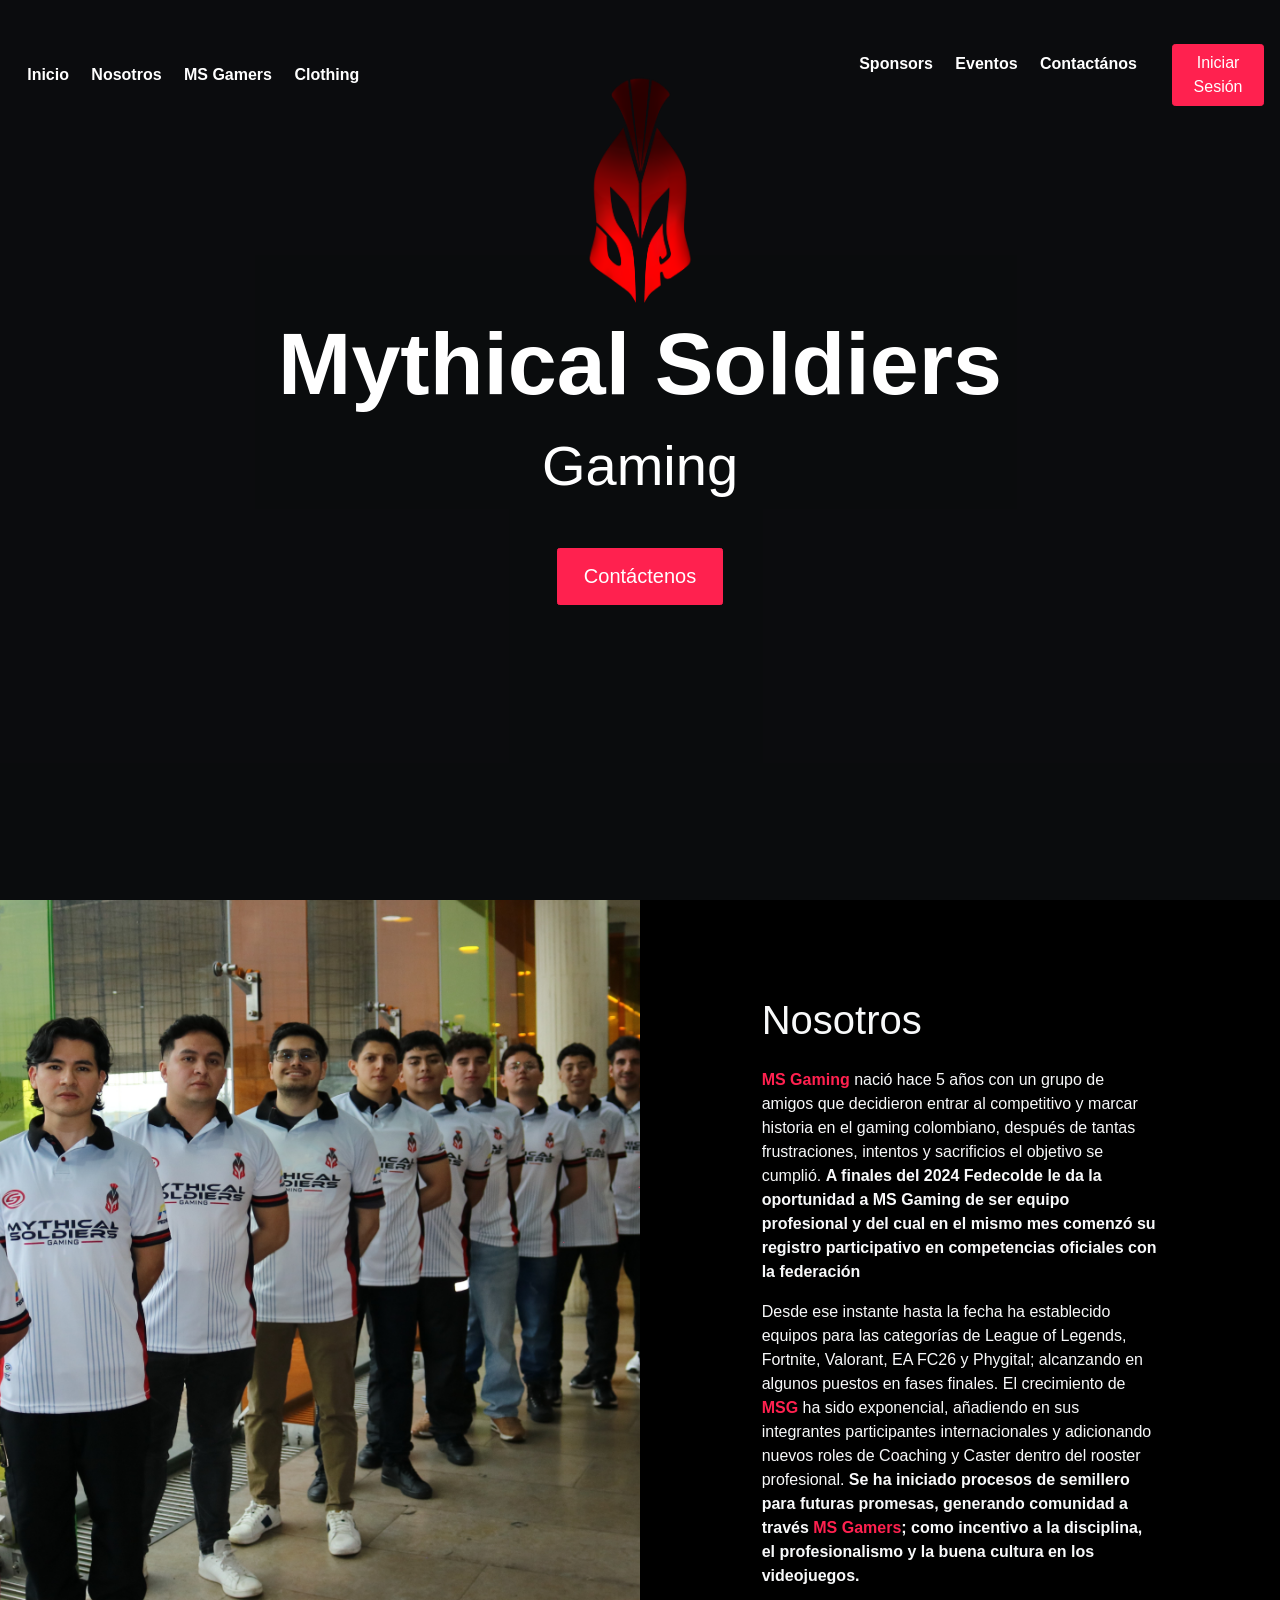
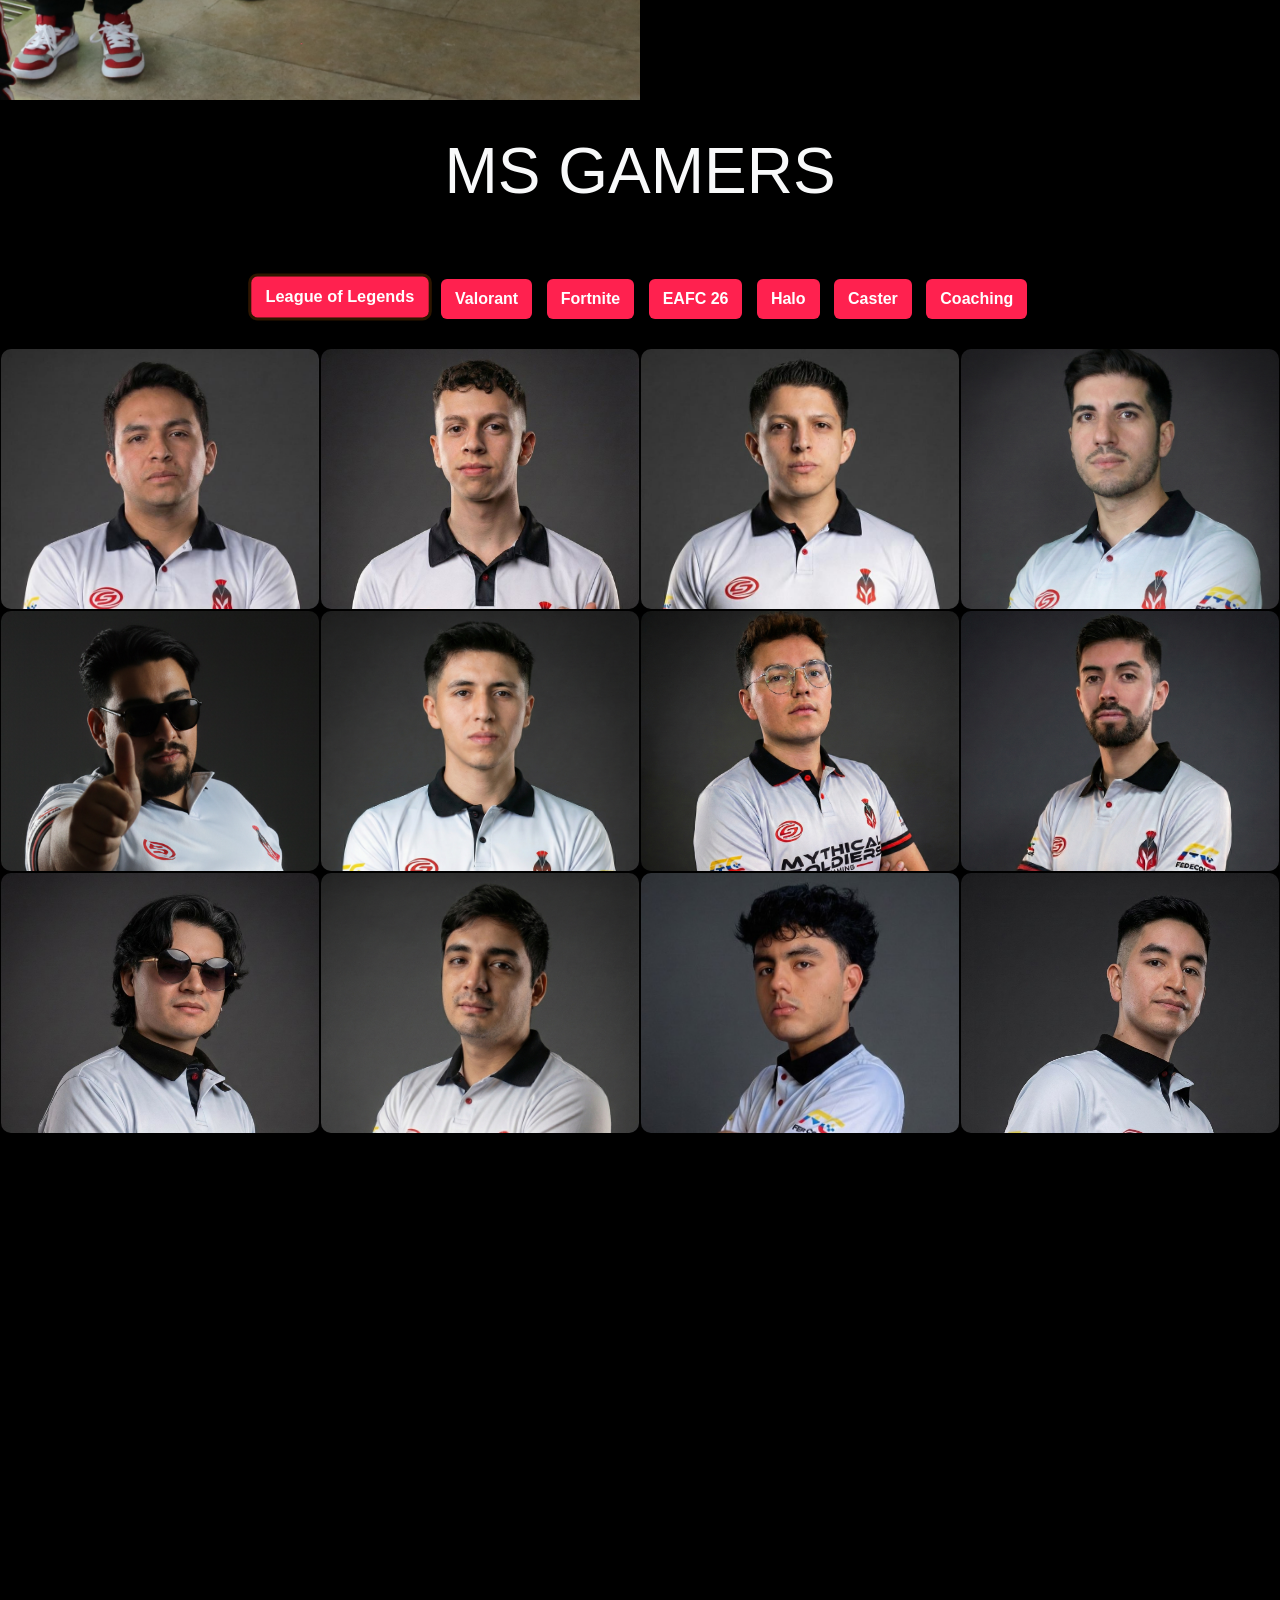
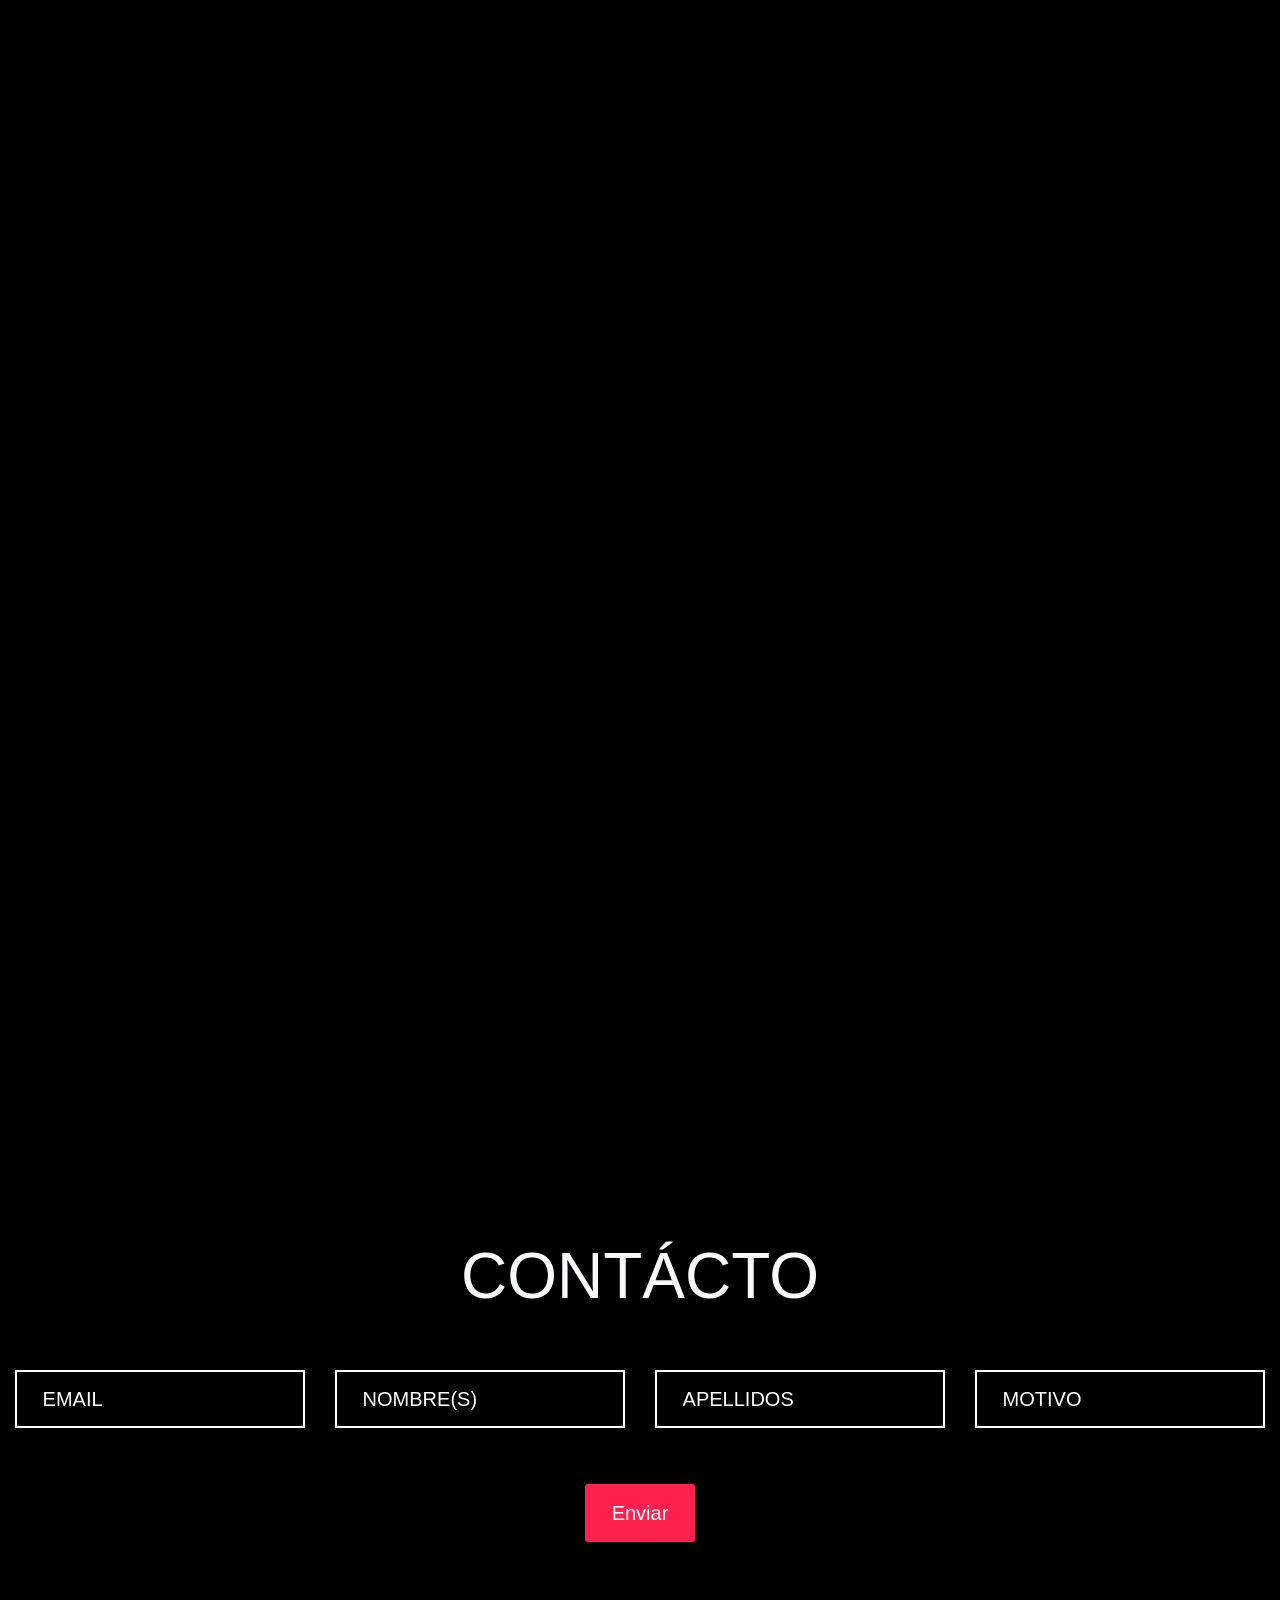
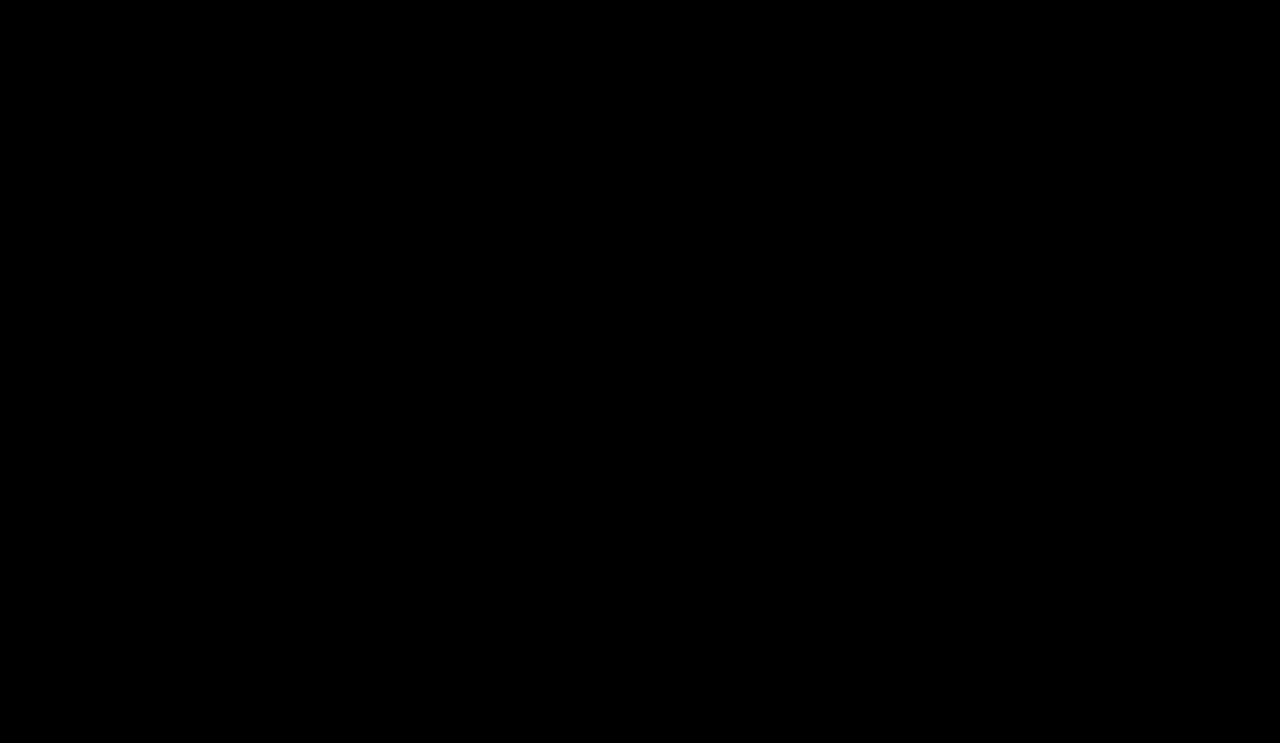
==== index.html @ 968af19b "feat: Adjust photo Msg" ====
<!DOCTYPE html>
<html lang="en">
<head>
	<meta charset="utf-8">
    <meta name="viewport" content="width=device-width, initial-scale=1, shrink-to-fit=no">
    <meta name="description" content="Start your development with FoodHut landing page.">
    <meta name="author" content="Devcrud">
    <title>MS Gaming | ESports</title>
   
    <!-- font icons -->
    <link rel="stylesheet" href="assets/vendors/themify-icons/css/themify-icons.css">

    <link rel="stylesheet" href="assets/vendors/animate/animate.css">
    <link rel="stylesheet" href="assets/css/modal.css">
    <link rel="stylesheet" href="assets/css/sponsor.css">
    <link rel="stylesheet" href="assets/css/navbar.css">
    <link rel="stylesheet" href="assets/css/cloth.css">
    <!-- Bootstrap + FoodHut main styles -->
	<link rel="stylesheet" href="assets/css/msg.css">




</head>
<body id="home">

    <!-- Navbar -->
    <nav class="custom-navbar navbar navbar-expand-lg navbar-dark fixed-top affix" data-spy="affix" data-offset-top="10">
        <button style="align-items: center;" class="navbar-toggler" type="button" data-toggle="collapse" data-target="#navbarSupportedContent" aria-controls="navbarSupportedContent" aria-expanded="false" aria-label="Toggle navigation">
            <span class="navbar-toggler-icon"></span>
            <img src="assets/imgs/logoBlanco.png" alt="Logo blanco" class="toggler-logo">
        </button>
        <div class="collapse navbar-collapse" id="navbarSupportedContent">
            <ul class="navbar-nav">
                <li class="nav-item">
                    <a class="nav-link" href="#home">Inicio</a>
                </li>
                <li class="nav-item">
                    <a class="nav-link" href="#about">Nosotros</a>
                </li>
                <li class="nav-item">
                    <a class="nav-link" href="#gallary">MS Gamers</a>
                </li>
                <li class="nav-item">
                    <a class="nav-link" href="#cloth">Clothing</a>
                </li>
            </ul>
            <a class="navbar-brand m-auto" href="#">
                <img src="assets/imgs/logo.png" class="brand-img logo-normal" alt="logo normal">
                <img src="assets/imgs/logoBlanco.png" class="brand-txt logo-scroll" alt="logo blanco">
            </a>
            <ul class="navbar-nav">
                <li class="nav-item">
                    <a class="nav-link" href="#sponsor">Sponsors</a>
                </li>
                <li class="nav-item">
                    <a class="nav-link" href="#events">Eventos</a>
                </li>
                <li class="nav-item">
                    <a class="nav-link" href="#book-table">Contactános</a>
                </li>
                <li class="nav-item">
                    <a href="components.html" class="btn btn-primary ml-xl-4">Iniciar Sesión</a>
                </li>
            </ul>
        </div>
    </nav>
    <!-- header -->
    <header id="home" class="header video-header">
        <video autoplay muted loop playsinline class="video-bg">
            <source src="assets/videos/fondo.mp4" type="video/mp4">
        </video>

        <div class="overlay text-white text-center">
            <h1 class="display-2 font-weight-bold my-3">Mythical Soldiers</h1>
            <h2 class="display-4 mb-5">Gaming</h2>
            <a class="btn btn-lg btn-primary" href="#book-table">Contáctenos</a>
        </div>
    </header>

    <!--  About Section  -->
    <div id="about" class="container-fluid wow fadeIn" data-wow-duration="1.5s">
        <div class="row">
            <div class="col-lg-6 has-img-bg"></div>
            <div class="col-lg-6">
                <div class="row justify-content-center">
                    <div class="col-sm-8 py-5 my-5">
                        <h2 class="mb-4">Nosotros</h2>
                        <p><b style="color: #ff214f;">MS Gaming</b> nació hace 5 años con un grupo de amigos que decidieron entrar al competitivo y marcar historia en el gaming colombiano, después de tantas frustraciones, intentos y sacrificios el objetivo se cumplió. <b>A finales del 2024 Fedecolde le da la oportunidad a MS Gaming de ser equipo profesional y del cual en el mismo mes comenzó su registro participativo en competencias oficiales con la federación</b></p>
                        <p>Desde ese instante hasta la fecha ha establecido equipos para las categorías de League of Legends, Fortnite, Valorant, EA FC26 y Phygital; alcanzando en algunos puestos en fases finales. El crecimiento de <b style="color: #ff214f;">MSG</b> ha sido exponencial, añadiendo en sus integrantes participantes internacionales y adicionando nuevos roles de Coaching y Caster dentro del rooster profesional. <b>Se ha iniciado procesos de semillero para futuras promesas, generando comunidad a través <b style="color: #ff214f;">MS Gamers</b>; como incentivo a la disciplina, el profesionalismo y la buena cultura en los videojuegos.</b></p>
                    </div>
                </div>
            </div>
        </div>
    </div>

        <!--  gallary Section  -->
    <div id="gallary" class="text-center bg-dark text-light has-height-md middle-items wow fadeIn">
        <h2 class="section-title">MS GAMERS</h2>
    </div>

    <!-- botones de filtro -->
    <div class="text-center my-4">
       <!--  <button type="button" class="menu-filter-btn" data-filter="all">Todos</button> -->
        <button type="button" class="menu-filter-btn" data-filter="1">League of Legends</button>
        <button type="button" class="menu-filter-btn" data-filter="2">Valorant</button>
        <button type="button" class="menu-filter-btn" data-filter="3">Fortnite</button>
        <button type="button" class="menu-filter-btn" data-filter="4">EAFC 26</button>
        <button type="button" class="menu-filter-btn" data-filter="5">Halo</button>
        <button type="button" class="menu-filter-btn" data-filter="6">Caster</button>
        <button type="button" class="menu-filter-btn" data-filter="7">Coaching</button>
    </div>

    <div class="gallary-wrapper">
        <div class="gallary row">
            <!-- Grupo 1 -->
            <div class="col-sm-6 col-lg-3 gallary-item wow fadeIn" data-group="1">
                <img 
                    class="gallary-img"
                    src="assets/imgs/msgamers/gallary-1.jpeg"
                    data-title="MSG - Forrest Gump"
                    data-desc="ADC — League of Legends"
                    data-logo="assets/imgs/logo-msg.png"
                    data-video="assets/videos/rafa.mp4"
                    data-flag="https://flagcdn.com/co.svg"
                    data-social='[
                        {"icon":"instagram","url":"https://instagram.com/rafael_vf9"},
                        {"icon":"twitch","url":"https://twitch.tv/mecha1997"}
                    ]'
                >
            </div>
            <div class="col-sm-6 col-lg-3 gallary-item wow fadeIn" data-group="6">
                <img 
                    class="gallary-img"
                    src="assets/imgs/msgamers/gallary-5.png"
                    data-title="MSG - Roxas"
                    data-desc="Caster — Mythical Soldiers"
                    data-logo="assets/imgs/logo-msg.png"
                    data-video="https://www.youtube.com/embed/dQw4w9WgXcQ"
                    data-flag="https://flagcdn.com/co.svg"
                    data-social='[
                        {"icon":"instagram","url":"https://www.instagram.com/roxas_stiven/"},
                        {"icon":"twitch","url":"https://twitch.tv/carlosJungle"}
                    ]'>
            </div>
            <div class="col-sm-6 col-lg-3 gallary-item wow fadeIn" data-group="1">
                <img 
                    class="gallary-img"
                    src="assets/imgs/msgamers/gallary-6.jpeg"
                    data-title="MSG - Juan El Paspi"
                    data-desc="ADC — League of Legends"
                    data-logo="assets/imgs/logo-msg.png"
                    data-video="assets/videos/juanpa.webm"
                    data-flag="https://flagcdn.com/co.svg"
                    data-social='[
                        {"icon":"instagram","url":"https://instagram.com/juanpablomurcia150"},
                        {"icon":"twitch","url":"https://twitch.tv/mecha1997"}
                    ]'>
            </div>

            <!-- Grupo 2 -->
            <div class="col-sm-6 col-lg-3 gallary-item wow fadeIn" data-group="3">
                <img 
                    class="gallary-img"
                    src="assets/imgs/msgamers/gallary-2.png"
                    data-title="MSG - Santi"
                    data-desc="Fortnite - Cero Construcción"
                    data-logo="assets/imgs/logo-msg.png"
                    data-video="assets/videos/santi.mp4"
                    data-flag="https://flagcdn.com/co.svg"
                    data-social='[
                        {"icon":"instagram","url":"https://instagram.com/santiagoczm.0"}
                    ]'>
            </div>
            <div class="col-sm-6 col-lg-3 gallary-item wow fadeIn" data-group="1">
                <img 
                    class="gallary-img"
                    src="assets/imgs/msgamers/gallary-11.jpeg"
                    data-title="MSG - Pokeperro"
                    data-desc="Midlaner — League of Legends"
                    data-logo="assets/imgs/logo-msg.png"
                    data-video="assets/videos/poke.webm"
                    data-flag="https://flagcdn.com/co.svg"
                    data-social='[
                        {"icon":"instagram","url":"https://instagram.com/miguelangelo922"},
                        {"icon":"twitch","url":"https://twitch.tv/mecha1997"}
                    ]'>      
            </div>
            <div class="col-sm-6 col-lg-3 gallary-item wow fadeIn" data-group="1">
                <img 
                    class="gallary-img"
                    src="assets/imgs/msgamers/gallary-12.png"
                    data-title="MSG - Legholas"
                    data-desc="Jungler — League of Legends"
                    data-logo="assets/imgs/logo-msg.png"
                    data-video="assets/videos/gil.mp4"
                    data-flag="https://flagcdn.com/co.svg"
                    data-social='[
                        {"icon":"instagram","url":"https://instagram.com/gilbertfanart"},
                        {"icon":"twitch","url":"https://twitch.tv/mecha1997"}
                    ]'>   
            </div>

            <!-- Grupo 3 
            <div class="col-sm-6 col-lg-3 gallary-item wow fadeIn" data-group="1">
                <img 
                    class="gallary-img"
                    src="assets/imgs/msgamers/gallary-3.jpg"
                    data-title="MSG - Kamus"
                    data-desc="Support — League of Legends"
                    data-logo="assets/imgs/logo-msg.png"
                    data-video="assets/videos/fondo.mp4"
                    data-flag="https://flagcdn.com/co.svg"
                    data-social='[
                        {"icon":"instagram","url":"https://instagram.com/gilbertfanart"},
                        {"icon":"twitch","url":"https://twitch.tv/mecha1997"}
                    ]'>   
            </div>
            -->
            <!-- Grupo 4 -->
            <div class="col-sm-6 col-lg-3 gallary-item wow fadeIn" data-group="1">
                <img 
                    class="gallary-img"
                    src="assets/imgs/msgamers/gallary-4.png"
                    data-title="MSG - Andreik"
                    data-desc="Top — League of Legends"
                    data-logo="assets/imgs/logo-msg.png"
                    data-video="assets/videos/andreik.mov"
                    data-flag="https://flagcdn.com/co.svg"
                    data-social='[
                        {"icon":"instagram","url":"https://instagram.com/andreik117"},
                        {"icon":"twitch","url":"https://twitch.tv/andreik117"}
                    ]'> 
            </div>

            <!-- Grupo 5 -->
            <div class="col-sm-6 col-lg-3 gallary-item wow fadeIn" data-group="3">
                <img 
                    class="gallary-img"
                    src="assets/imgs/msgamers/gallary-7.jpeg"
                    data-title="MSG - Cbast"
                    data-desc="Fortnite - Cero Construcción"
                    data-logo="assets/imgs/logo-msg.png"
                    data-video="assets/videos/fondo.mp4"
                    data-flag="https://flagcdn.com/co.svg"
                    data-social='[
                        {"icon":"instagram","url":"https://instagram.com/sebas_villalobosgarzon"}
                    ]'> 
            </div>
            <div class="col-sm-6 col-lg-3 gallary-item wow fadeIn" data-group="3">
                <img 
                    class="gallary-img"
                    src="assets/imgs/msgamers/gallary-8.jpeg"
                    data-title="MSG - Prosua"
                    data-desc="Fortnite - Con Construcción"
                    data-logo="assets/imgs/logo-msg.png"
                    data-video="assets/videos/fondo.mp4"
                    data-flag="https://flagcdn.com/co.svg"
                    data-social='[
                        {"icon":"instagram","url":"https://instagram.com/sebas_villalobosgarzon"},
                        {"icon":"twitch","url":"https://twitch.tv/andreik117"}
                    ]'> 
            </div>
            <div class="col-sm-6 col-lg-3 gallary-item wow fadeIn" data-group="5">
                <img 
                    class="gallary-img"
                    src="assets/imgs/msgamers/gallary-9.png"
                    data-title="MSG - Boca"
                    data-desc1="Onyx - Halo Infinite"
                    data-logo="assets/imgs/logo-msg.png"
                    data-video="assets/videos/boca.mp4"
                    data-flag="https://flagcdn.com/co.svg"
                    data-social='[
                        {"icon":"instagram","url":"https://instagram.com/jhonnathambocanegra"},
                        {"icon":"tiktok","url":"https://www.tiktok.com/@boca.msg"}
                    ]'> 
            </div>
            <div class="col-sm-6 col-lg-3 gallary-item wow fadeIn" data-group="3">
                <img 
                    class="gallary-img"
                    src="assets/imgs/msgamers/gallary-10.png"
                    data-title="MSG - Samu"
                    data-desc="Fortnite - Con Construcción"
                    data-logo="assets/imgs/logo-msg.png"
                    data-video="assets/videos/samu.mp4"
                    data-flag="https://flagcdn.com/co.svg"
                    data-social='[
                        {"icon":"instagram","url":"https://instagram.com/jhonnathambocanegra"},
                        {"icon":"tiktok","url":"https://www.tiktok.com/@boca.msg"}
                    ]'>
            </div>
            <div class="col-sm-6 col-lg-3 gallary-item wow fadeIn" data-group="1">
                <img 
                    class="gallary-img"
                    src="assets/imgs/msgamers/gallary-13.png"
                    data-title="MSG - Divis"
                    data-desc="Support - League of Legends"
                    data-logo="assets/imgs/logo-msg.png"
                    data-video="assets/videos/divis.mp4"
                    data-flag="https://flagcdn.com/co.svg"
                    data-social='[
                        {"icon":"instagram","url":"https://instagram.com/jdv_240"}
                    ]'>
            </div>
            <div class="col-sm-6 col-lg-3 gallary-item wow fadeIn" data-group="1">
                <img 
                    class="gallary-img"
                    src="assets/imgs/msgamers/gallary-14.png"
                    data-title="MSG - Solo Leveling"
                    data-desc="Midlaner - League of Legends"
                    data-logo="assets/imgs/logo-msg.png"
                    data-video="assets/videos/fondo.mp4"
                    data-flag="https://flagcdn.com/co.svg"
                    data-social='[
                        {"icon":"instagram","url":"https://instagram.com/l_deivyd_l"},
                        {"icon":"tiktok","url":"https://www.tiktok.com/@boca.msg"}
                    ]'>
            </div>
            <div class="col-sm-6 col-lg-3 gallary-item wow fadeIn" data-group="1">
                <img 
                    class="gallary-img"
                    src="assets/imgs/msgamers/gallary-16.png"
                    data-title="MSG - Nko"
                    data-desc="Support - League of Legends"
                    data-logo="assets/imgs/logo-msg.png"
                    data-video="assets/videos/fondo.mp4"
                    data-flag="https://flagcdn.com/co.svg"
                    data-social='[
                        {"icon":"instagram","url":"https://instagram.com/nv_garzon"},
                        {"icon":"tiktok","url":"https://www.tiktok.com/@boca.msg"}
                    ]'>
            </div>
            <div class="col-sm-6 col-lg-3 gallary-item wow fadeIn" data-group="1">
                <img 
                    class="gallary-img"
                    src="assets/imgs/msgamers/gallary-17.jpeg"
                    data-title="MSG - DIM"
                    data-desc="Support - League of Legends"
                    data-logo="assets/imgs/logo-msg.png"
                    data-video="assets/videos/fondo.mp4"
                    data-flag="https://flagcdn.com/co.svg"
                    data-social='[
                        {"icon":"instagram","url":"https://instagram.com/off_brandon"},
                        {"icon":"tiktok","url":"https://www.tiktok.com/@boca.msg"}
                    ]'>
            </div>
            <div class="col-sm-6 col-lg-3 gallary-item wow fadeIn" data-group="4">
                <img 
                    class="gallary-img"
                    src="assets/imgs/msgamers/gallary-18.jpeg"
                    data-title="MSG - Castrillón"
                    data-desc="EAFC 26"
                    data-logo="assets/imgs/logo-msg.png"
                    data-video="assets/videos/castrillon.MP4"
                    data-flag="https://flagcdn.com/co.svg"
                    data-social='[
                        {"icon":"instagram","url":"https://instagram.com/jccastrillon_7"},
                        {"icon":"twitch","url":"https://twitch.tv/castr7fc"}
                    ]'>
            </div>
            <div class="col-sm-6 col-lg-3 gallary-item wow fadeIn" data-group="1">
                <img 
                    class="gallary-img"
                    src="assets/imgs/msgamers/gallary-19.png"
                    data-title="MSG - B.E.L.L."
                    data-desc="ADC - League of Legends"
                    data-logo="assets/imgs/logo-msg.png"
                    data-video="assets/videos/fondo.mp4"
                    data-flag="https://flagcdn.com/co.svg"
                    data-social='[
                        {"icon":"instagram","url":"https://www.instagram.com/b.e.l.l.117"},
                        {"icon":"twitch","url":"https://www.twitch.tv/vermithor117"}
                    ]'>
            </div>
            <div class="col-sm-6 col-lg-3 gallary-item wow fadeIn" data-group="1">
                <img 
                    class="gallary-img"
                    src="assets/imgs/msgamers/gallary-20.jpg"
                    data-title="MSG - Jokkercito"
                    data-desc="T0P - League of Legends"
                    data-logo="assets/imgs/logo-msg.png"
                    data-video="assets/videos/jokkercito.webm"
                    data-flag="https://flagcdn.com/pe.svg"
                    data-social='[
                        {"icon":"instagram","url":"https://www.instagram.com/jrodri.a27"},
                        {"icon":"tiktok","url":"https://www.tiktok.com/@jokkercito27"}
                    ]'>
            </div>
            <div class="col-sm-6 col-lg-3 gallary-item wow fadeIn" data-group="7">
                <img 
                    class="gallary-img"
                    src="assets/imgs/msgamers/gallary-21.png"
                    data-title="MSG - Tony"
                    data-desc="Coaching - Master"
                    data-logo="assets/imgs/logo-msg.png"
                    data-video="assets/videos/fondo.mp4"
                    data-flag="https://flagcdn.com/mx.svg"
                    data-social='[
                        {"icon":"instagram","url":"https://www.instagram.com/tony.dkw/"}
                    ]'>
            </div>
            <div class="col-sm-6 col-lg-3 gallary-item wow fadeIn" data-group="1">
                <img 
                    class="gallary-img"
                    src="assets/imgs/msgamers/gallary-22.jpeg"
                    data-title="MSG - Egós"
                    data-desc="JG - League of Legends"
                    data-logo="assets/imgs/logo-msg.png"
                    data-video="assets/videos/egos.mp4"
                    data-flag="https://flagcdn.com/co.svg"
                    data-social='[
                        {"icon":"instagram","url":"https://www.instagram.com/ing_oscarct"},
                        {"icon":"twitch","url":"https://www.twitch.tv/ing_oscarct88"}
                    ]'>
            </div>
            <div class="col-sm-6 col-lg-3 gallary-item wow fadeIn" data-group="2">
                <img 
                    class="gallary-img"
                    src="assets/imgs/msgamers/gallary-23.jpeg"
                    data-title="MSG - Nicotor"
                    data-desc="Iniciador"
                    data-logo="assets/imgs/logo-msg.png"
                    data-video="assets/videos/nicotor.mp4"
                    data-flag="https://flagcdn.com/co.svg"
                    data-social='[
                        {"icon":"instagram","url":"https://www.instagram.com/itsme_nicotor"},
                        {"icon":"twitch","url":"https://www.twitch.tv/nicotor__"}
                    ]'>
            </div>
            <div class="col-sm-6 col-lg-3 gallary-item wow fadeIn" data-group="2">
                <img 
                    class="gallary-img"
                    src="assets/imgs/msgamers/gallary-24.jpeg"
                    data-title="MSG - 光JOYBOY月"
                    data-desc="Duelista"
                    data-logo="assets/imgs/logo-msg.png"
                    data-video="assets/videos/samuel.mov"
                    data-flag="https://flagcdn.com/co.svg"
                    data-social='[
                        {"icon":"instagram","url":"https://www.instagram.com/samx.sxc"},
                        {"icon":"tiktok","url":"https://www.tiktok.com/@samx.sxc"}
                    ]'>
            </div>
            <div class="col-sm-6 col-lg-3 gallary-item wow fadeIn" data-group="2">
                <img 
                    class="gallary-img"
                    src="assets/imgs/msgamers/gallary-25.jpeg"
                    data-title="MSG - Fato"
                    data-desc="Flex"
                    data-logo="assets/imgs/logo-msg.png"
                    data-video="assets/videos/fato.mp4"
                    data-flag="https://flagcdn.com/co.svg"
                    data-social='[
                        {"icon":"instagram","url":"https://www.instagram.com/fatoarias_03"}
                    ]'>
            </div>
            <div class="col-sm-6 col-lg-3 gallary-item wow fadeIn" data-group="2">
                <img 
                    class="gallary-img"
                    src="assets/imgs/msgamers/gallary-26.png"
                    data-title="MSG - Doggor"
                    data-desc="Controlador"
                    data-logo="assets/imgs/logo-msg.png"
                    data-video="assets/videos/samuel.mov"
                    data-flag="https://flagcdn.com/co.svg"
                    data-social='[
                        {"icon":"instagram","url":"https://www.instagram.com/doggor.big"},
                        {"icon":"twitch","url":"https://www.twitch.tv/doggorbig"}
                    ]'>
            </div>
            <div class="col-sm-6 col-lg-3 gallary-item wow fadeIn" data-group="2">
                <img 
                    class="gallary-img"
                    src="assets/imgs/msgamers/gallary-27.png"
                    data-title="MSG - Smash"
                    data-desc="Controlador"
                    data-logo="assets/imgs/logo-msg.png"
                    data-video="assets/videos/samuel.mov"
                    data-flag="https://flagcdn.com/co.svg"
                    data-social='[
                        {"icon":"instagram","url":"https://www.instagram.com/smash__hi"},
                        {"icon":"twitter","url":"https://x.com/smashqp"}
                    ]'>
            </div>
            <div class="col-sm-6 col-lg-3 gallary-item wow fadeIn" data-group="2">
                <img 
                    class="gallary-img"
                    src="assets/imgs/msgamers/gallary-28.png"
                    data-title="MSG - Drachen"
                    data-desc="Centinela"
                    data-logo="assets/imgs/logo-msg.png"
                    data-video="assets/videos/samuel.mov"
                    data-flag="https://flagcdn.com/co.svg"
                    data-social='[
                        {"icon":"instagram","url":"https://www.instagram.com/drachen_xd"}
                    ]'>
            </div>
            <div class="col-sm-6 col-lg-3 gallary-item wow fadeIn" data-group="1">
                <img 
                    class="gallary-img"
                    src="assets/imgs/msgamers/gallary-29.png"
                    data-title="MSG - Divicenzo"
                    data-desc="Jungler - League of Legends"
                    data-logo="assets/imgs/logo-msg.png"
                    data-video="assets/videos/pacho.webm"
                    data-flag="https://flagcdn.com/co.svg"
                    data-social='[
                        {"icon":"instagram","url":"https://www.instagram.com/drachen_xd"}
                    ]'>
            </div>
            <div class="col-sm-6 col-lg-3 gallary-item wow fadeIn" data-group="7">
                <img 
                    class="gallary-img"
                    src="assets/imgs/msgamers/gallary-30.png"
                    data-title="MSG - Good & Bad"
                    data-desc="Coaching - Master"
                    data-logo="assets/imgs/logo-msg.png"
                    data-video="assets/videos/fondo.mp4"
                    data-flag="https://flagcdn.com/co.svg"
                    data-social='[
                        {"icon":"instagram","url":""}
                    ]'>
            </div>
        </div>
    </div>
            <!-- COLUMNA DERECHA: VIDEO 
            <div class="right-section">
                <iframe id="modalVideo"
                    width="100%" height="100%"
                    src=""
                    frameborder="0"
                    allow="autoplay; encrypted-media"
                    allowfullscreen>
                </iframe>
            </div>-->

    <!-- MODAL DE IMAGEN -->
    <div id="imageModal" class="modal">
        <div class="modal-content two-columns" id="modalContent">
            <!-- COLUMNA IZQUIERDA: FOTO + INFO -->
            <div class="left-section">
                <img id="modalImg" src="" alt="">        
                <div class="modal-info">
                    <div class="logo-flag-container">
                        <img id="modalLogo" src="" alt="logo" class="modal-logo">
                        <!-- AQUI SE CARGA LA BANDERA (SVG) -->
                        <img id="modalFlag" src="" alt="bandera" class="modal-flag">
                    </div>
                    <h3 id="modalTitle"></h3>
                    <p id="modalDescription"></p>
                    <div class="social-links" id="modalSocial"></div>
                </div>
            </div>
            <!-- COLUMNA DERECHA: VIDEO -->
            <div class="right-section">
                <video id="modalVideo" controls autoplay muted></video>
            </div>
        </div>
    </div>
    <div id="sponsor" class="container-fluid bg-dark text-light py-5 text-center wow fadeIn sponsor-strip">
        <h2 class="section-title py-5">SPONSORS</h2>
        <div class="sponsor-wrapper">
            <div class="sponsor-track">
                <a href="https://instagram.com/sublimasports.a.s" target="_blank" rel="noopener noreferrer">
                    <img src="assets/imgs/sponsor/sublima.fw.png" alt="Sponsor Sublima">
                </a>
                <a href="https://www.fedecolde.com" target="_blank" rel="noopener noreferrer">
                    <img src="assets/imgs/sponsor/fedecolde_logo.png" alt="Sponsor Fedecolde">
                </a>
            </div>
        </div>
    </div>
    <!-- clothing Section  -->
    <div id="cloth" class="container-fluid bg-wallpaper text-light py-5 text-center wow fadeIn">
        <h2 class="section-title py-5">CLOTHING</h2>

        <div class="row justify-content-center">
            <div class="col-sm-7 col-md-4 mb-5">
                <ul class="nav nav-pills nav-justified mb-3" id="pills-tab" role="tablist">
                    <li class="nav-item">
                        <a class="nav-link active" id="pills-home-tab" data-toggle="pill" href="#camiseta" role="tab" aria-controls="pills-home" aria-selected="true">Camiseta</a>
                    </li>
                    <li class="nav-item">
                        <a class="nav-link" id="pills-profile-tab" data-toggle="pill" href="#chaNegra" role="tab" aria-controls="pills-profile" aria-selected="false">Chaqueta Negra</a>
                    </li>
                    <li class="nav-item">
                        <a class="nav-link" id="pills-profile-tab-1" data-toggle="pill" href="#chaBlanca" role="tab" aria-controls="pills-profile" aria-selected="false">Chaqueta Blanca</a>
                    </li>
                </ul>
            </div>
        </div>

        <div class="tab-content" id="pills-tabContent">

            <!-- CAMISETA -->
            <div class="tab-pane fade show active" id="camiseta" role="tabpanel" aria-labelledby="pills-home-tab">
                <div class="row justify-content-center clothing-row">
                    <div class="col-md-4">
                        <div class="card clothing-card bg-transparent border my-3 my-md-0">
                            <img src="assets/imgs/cloth/camisetas 2026.png"
                                alt="template by DevCRID http://www.devcrud.com/"
                                class="rounded-0 card-img-top mg-responsive clothing-img">
                            <div class="card-body">
                                <h1 class="text-center mb-4"><a href="#" class="badge badge-primary">t-shirt</a></h1>
                                <h4 class="pt20 pb20">Polo 2026</h4>
                                <p class="text-white">Nuestra polo está inspirada en el formalismo sobre la competencia, aloja en su inferior 16 lineas en representación del número de integrantes que iniciaron MS Gaming en el 2022, nuestros colores institucionales el rojo, negro y blanco en una combinación única de elegancia.</p>
                            </div>
                        </div>
                    </div>
                </div>
            </div>

            <!-- CHAQUETA NEGRA -->
            <div class="tab-pane fade" id="chaNegra" role="tabpanel" aria-labelledby="pills-profile-tab">
                <div class="row justify-content-center clothing-row">
                    <div class="col-md-4 my-3 my-md-0">
                        <div class="card clothing-card bg-transparent border">
                            <img src="assets/imgs/cloth/chaqueton negro.png"
                                alt="template by DevCRID http://www.devcrud.com/"
                                class="rounded-0 card-img-top mg-responsive clothing-img">
                            <div class="card-body">
                                <h1 class="text-center mb-4"><a href="#" class="badge badge-primary">jacket one</a></h1>
                                <h4 class="pt20 pb20">Abrigo Black</h4>
                                <p class="text-white">Cómodo y minimalista, inspirada en la competencia koreana, refleja a los costados nuestra insignia de equipo y en su posterior las redes sociales como marca y auspicio .</p>
                            </div>
                        </div>
                    </div>
                </div>
            </div>

            <!-- CHAQUETA BLANCA -->
            <div class="tab-pane fade" id="chaBlanca" role="tabpanel" aria-labelledby="pills-profile-tab-1">
                <div class="row justify-content-center clothing-row">
                    <div class="col-md-4">
                        <div class="card clothing-card bg-transparent border my-3 my-md-0">
                            <img src="assets/imgs/cloth/chaqueton.png"
                                alt="template by DevCRID http://www.devcrud.com/"
                                class="rounded-0 card-img-top mg-responsive clothing-img">
                            <div class="card-body">
                                <h1 class="text-center mb-4"><a href="#" class="badge badge-primary">jacket-white</a></h1>
                                <h4 class="pt20 pb20">Abrigo White</h4>
                                <p class="text-white">No importa donde vayas, siempre llamará la atención, dando un toque de elegancia y deportividad, refleja a los costados nuestra insignia de equipo y en su posterior las redes sociales como marca y auspicio.</p>
                            </div>
                        </div>
                    </div>
                </div>
            </div>

        </div>
    </div>
    <!-- FORMULARIO -->
    <div class="container-fluid has-bg-overlay text-center text-light has-height-lg middle-items" id="book-table">
        <div>
            <h2 class="section-title mb-5">CONTÁCTO</h2>

            <form id="contactForm">
                <div class="row mb-5">
                    
                    <div class="col-sm-6 col-md-3 col-xs-12 my-2">
                        <input 
                            type="email" 
                            name="email"
                            class="form-control form-control-lg custom-form-control" 
                            placeholder="EMAIL"
                            required>
                    </div>

                    <div class="col-sm-6 col-md-3 col-xs-12 my-2">
                        <input 
                            type="text" 
                            name="nombres"
                            class="form-control form-control-lg custom-form-control" 
                            placeholder="NOMBRE(S)"
                            maxlength="20"
                            required>
                    </div>

                    <div class="col-sm-6 col-md-3 col-xs-12 my-2">
                        <input 
                            type="text" 
                            name="apellidos"
                            class="form-control form-control-lg custom-form-control" 
                            placeholder="APELLIDOS"
                            maxlength="20"
                            required>
                    </div>

                    <div class="col-sm-6 col-md-3 col-xs-12 my-2">
                        <input 
                            type="text" 
                            name="motivo"
                            class="form-control form-control-lg custom-form-control" 
                            placeholder="MOTIVO"
                            maxlength="50"
                            required>
                    </div>

                </div>

                <button type="submit" class="btn btn-lg btn-primary" id="rounded-btn">Enviar</button>

                <p id="formStatus" class="mt-3" style="display:none; color:#ff1138; font-weight:bold;">
                    ¡Mensaje enviado correctamente!
                </p>
            </form>
        </div>
    </div>
    <!-- CONTACT Section  -->
    <div id="contact" class="container-fluid bg-dark text-light border-top wow fadeIn">
        <div class="row">
            <!-- MAPA -->
            <div class="col-md-6 px-0">
                <div id="map" style="width: 100%; height: 100%; min-height: 400px"></div>
            </div>
            <!-- CONTACTO -->
            <div class="col-md-6 px-5 has-height-lg middle-items">
                <h3>ENCUÉNTRANOS</h3>
                <p>Puedes contactarnos por nuestro número telefónico o correo, también si deseas seguirnos por nuestra redes sociales oficiales del equipo.</p>
                <div class="text-muted">
                    <!-- Ubicación -->
                    <p>
                        <span class="ti-location-pin pr-3"></span>
                        Bogotá, Colombia
                    </p>
                    <!-- Teléfono -->
                    <p>
                        <span class="ti-support pr-3"></span>
                        <a href="tel:+573208608166" class="text-light">320 8608166</a>
                    </p>
                    <!-- Email -->
                    <p>
                        <span class="ti-email pr-3"></span>
                        <a href="mailto:msgaming.oficialcol@gmail.com" class="text-light">
                            info@msgaming.com.co
                        </a>
                    </p>
                    <!-- Instagram -->
                    <p>
                        <span class="ti-instagram pr-3"></span>
                        <a href="https://www.instagram.com/msgaming.oficial/" target="_blank" class="text-light">
                            @msgaming.oficial
                        </a>
                    </p>

                    <!-- Facebook -->
                    <p>
                        <span class="ti-facebook pr-3"></span>
                        <a href="https://www.facebook.com/profile.php?id=100089592878298" target="_blank" class="text-light">
                            MS Gaming
                        </a>
                    </p>
                    <!-- Twitch (SVG) -->
                    <p>
                        <img src="https://cdn.jsdelivr.net/npm/simple-icons@v9/icons/twitch.svg" 
                            width="18" style="filter: invert(1); margin-right:10px;">
                        <a href="https://www.twitch.tv/msg_col" target="_blank" class="text-light">
                            twitch.tv/msg_col
                        </a>
                    </p>
                    <!-- TikTok (SVG) -->
                    <p>
                        <img src="https://cdn.jsdelivr.net/npm/simple-icons@v9/icons/tiktok.svg" 
                            width="18" style="filter: invert(1); margin-right:10px;">
                        <a href="https://www.tiktok.com/@msgaming.official" target="_blank" class="text-light">
                            @msgaming.official
                        </a>
                    </p>
                </div>
            </div>
        </div>
    </div>

    <!-- page footer  -->
    <div class="container-fluid bg-dark text-light has-height-md middle-items border-top text-center wow fadeIn">
        <div class="row">
            <div class="col-sm-4">
                <h3>EMAIL</h3>
                <P class="text-muted">info@msgaming.com.co</P>
            </div>
            <div class="col-sm-4">
                <h3>CELULAR</h3>
                <P class="text-muted">(320) 860-8166</P>
            </div>
            <div class="col-sm-4">
                <h3>LOCACIÓN</h3>
                <P class="text-muted">Bogotá - Colombia</P>
            </div>
        </div>
    </div>
    <div class="bg-dark text-light text-center border-top wow fadeIn">
        <p class="mb-0 py-3 text-muted small">&copy; Copyright <script>document.write(new Date().getFullYear())</script> Realizado <i class="ti-heart text-danger"></i> por <a href="http://devcrud.com">Gilbert Fanart</a></p>
    </div>
    <!-- end of page footer -->

	<!-- core  -->
    <script src="assets/vendors/jquery/jquery-3.4.1.js"></script>
    <script src="assets/vendors/bootstrap/bootstrap.bundle.js"></script>

    <!-- bootstrap affix -->
    <script src="assets/vendors/bootstrap/bootstrap.affix.js"></script>

    <!-- wow.js -->
    <script src="assets/vendors/wow/wow.js"></script>
    
    <!-- google maps -->
    <script async defer src="https://maps.googleapis.com/maps/api/js?key=AIzaSyCtme10pzgKSPeJVJrG1O3tjR6lk98o4w8&callback=initMap"></script>

    <!-- FoodHut js -->
    <script src="assets/js/msg.js"></script>
    <!-- script de filtrado (pega justo antes de cerrar </body> o reemplaza tu script existente) -->
     <script src="https://cdn.jsdelivr.net/npm/emailjs-com@3/dist/email.min.js"></script>
</body>
</html>
---- assets/css/modal.css ----
/* ============================================================
        MODAL COMPLETO
        ============================================================ */
        .modal {
            position: fixed;
            inset: 0;
            background: rgba(0,0,0,0.85);
            opacity: 0;
            pointer-events: none;
            transition: opacity .35s ease;
            display: flex;
            justify-content: center;
            align-items: center;
            z-index: 999999;
            padding: 20px;
        }

        .modal.active {
            display: flex !important;
            opacity: 1 !important;
            pointer-events: auto !important;
        }

        .modal-content {
            background: linear-gradient(135deg, #ff214f, #000000);
            padding: 20px;
            border-radius: 12px;
            border-color: darkgoldenrod;
            max-width: 450px;
            width: 90%;
            text-align: center;
            animation: zoomIn .35s ease;
            color: #fff;
        }

        .modal-content img {
            width:70%;
            border-radius: 12px;
            margin-bottom: 16px;
            display: block;      /* Necesario para poder centrar */
            margin: 0 auto;      /* Centra horizontalmente */
        }

        @keyframes zoomIn {
            from { transform: scale(.7); opacity: 0; }
            to   { transform: scale(1); opacity: 1; }
        }

        .modal-info {
            margin-top: 10px;

    width: 100%;              /* 🔥 Se ajusta al contenedor */
    max-width: 100%; 
    text-align: center;
    display: flex;
    flex-direction: column;
    align-items: center;      /* Centra todo */
}

        .modal-info h3 {
            font-size: 35px;
            font-weight: 700;
            margin-bottom: 5px;
        }

        .modal-info p {
            font-size: 20px;
            opacity: .6;
            margin-bottom: 1px;
        }
        .modal-logo {
            width: 100px;
            height: 100px;
            object-fit: contain;
            margin: 0 auto 10px auto;
            display: block;
        }

.modal-open {
  overflow: hidden;
}

.modal-open .modal {
  overflow-x: hidden;
  overflow-y: auto;
}

.modal {
  position: fixed;
  top: 0;
  left: 0;
  z-index: 1050;
  display: none;
  width: 100%;
  height: 100%;
  overflow: hidden;
  outline: 0;
}

.modal-dialog {
  position: relative;
  width: auto;
  margin: 0.5rem;
  pointer-events: none;
}

.modal.fade .modal-dialog {
  -webkit-transition: -webkit-transform 0.3s ease-out;
  transition: -webkit-transform 0.3s ease-out;
  transition: transform 0.3s ease-out;
  transition: transform 0.3s ease-out, -webkit-transform 0.3s ease-out;
  -webkit-transform: translate(0, -50px);
      -ms-transform: translate(0, -50px);
          transform: translate(0, -50px);
}

@media (prefers-reduced-motion: reduce) {
  .modal.fade .modal-dialog {
    -webkit-transition: none;
    transition: none;
  }
}

.modal.show .modal-dialog {
  -webkit-transform: none;
      -ms-transform: none;
          transform: none;
}

.modal-dialog-scrollable {
  display: -webkit-box;
  display: -webkit-flex;
  display: -ms-flexbox;
  display: flex;
  max-height: calc(100% - 1rem);
}

.modal-dialog-scrollable .modal-content {
  max-height: calc(100vh - 1rem);
  overflow: hidden;
}

.modal-dialog-scrollable .modal-header,
.modal-dialog-scrollable .modal-footer {
  -webkit-flex-shrink: 0;
      -ms-flex-negative: 0;
          flex-shrink: 0;
}

.modal-dialog-scrollable .modal-body {
  overflow-y: auto;
}

.modal-dialog-centered {
  display: -webkit-box;
  display: -webkit-flex;
  display: -ms-flexbox;
  display: flex;
  -webkit-box-align: center;
  -webkit-align-items: center;
      -ms-flex-align: center;
          align-items: center;
  min-height: calc(100% - 1rem);
}

.modal-dialog-centered::before {
  display: block;
  height: calc(100vh - 1rem);
  content: "";
}

.modal-dialog-centered.modal-dialog-scrollable {
  -webkit-box-orient: vertical;
  -webkit-box-direction: normal;
  -webkit-flex-direction: column;
      -ms-flex-direction: column;
          flex-direction: column;
  -webkit-box-pack: center;
  -webkit-justify-content: center;
      -ms-flex-pack: center;
          justify-content: center;
  height: 100%;
}

.modal-dialog-centered.modal-dialog-scrollable .modal-content {
  max-height: none;
}

.modal-dialog-centered.modal-dialog-scrollable::before {
  content: none;
}

.modal-content {
  position: relative;
  display: -webkit-box;
  display: -webkit-flex;
  display: -ms-flexbox;
  display: flex;
  -webkit-box-orient: vertical;
  -webkit-box-direction: normal;
  -webkit-flex-direction: column;
      -ms-flex-direction: column;
          flex-direction: column;
  width: 100%;
  pointer-events: auto;
  background-color: #fff;
  background-clip: padding-box;
  border: 1px solid rgba(0, 0, 0, 0.2);
  border-radius: 0.15rem;
  outline: 0;
}

.modal-backdrop {
  position: fixed;
  top: 0;
  left: 0;
  z-index: 1040;
  width: 100vw;
  height: 100vh;
  background-color: #000;
}

.modal-backdrop.fade {
  opacity: 0;
}

.modal-backdrop.show {
  opacity: 0.5;
}

.modal-header {
  display: -webkit-box;
  display: -webkit-flex;
  display: -ms-flexbox;
  display: flex;
  -webkit-box-align: start;
  -webkit-align-items: flex-start;
      -ms-flex-align: start;
          align-items: flex-start;
  -webkit-box-pack: justify;
  -webkit-justify-content: space-between;
      -ms-flex-pack: justify;
          justify-content: space-between;
  padding: 1rem 1rem;
  border-bottom: 1px solid #495057;
  border-top-left-radius: 0.15rem;
  border-top-right-radius: 0.15rem;
}

.modal-header .close {
  padding: 1rem 1rem;
  margin: -1rem -1rem -1rem auto;
}

.modal-title {
  margin-bottom: 0;
  line-height: 1.5;
}

.modal-body {
  position: relative;
  -webkit-box-flex: 1;
  -webkit-flex: 1 1 auto;
      -ms-flex: 1 1 auto;
          flex: 1 1 auto;
  padding: 1rem;
}

.modal-footer {
  display: -webkit-box;
  display: -webkit-flex;
  display: -ms-flexbox;
  display: flex;
  -webkit-box-align: center;
  -webkit-align-items: center;
      -ms-flex-align: center;
          align-items: center;
  -webkit-box-pack: end;
  -webkit-justify-content: flex-end;
      -ms-flex-pack: end;
          justify-content: flex-end;
  padding: 1rem;
  border-top: 1px solid #495057;
  border-bottom-right-radius: 0.15rem;
  border-bottom-left-radius: 0.15rem;
}

.modal-footer > :not(:first-child) {
  margin-left: .25rem;
}

.modal-footer > :not(:last-child) {
  margin-right: .25rem;
}

.modal-scrollbar-measure {
  position: absolute;
  top: -9999px;
  width: 50px;
  height: 50px;
  overflow: scroll;
}

@media (min-width: 576px) {
  .modal-dialog {
    max-width: 500px;
    margin: 1.75rem auto;
  }
  .modal-dialog-scrollable {
    max-height: calc(100% - 3.5rem);
  }
  .modal-dialog-scrollable .modal-content {
    max-height: calc(100vh - 3.5rem);
  }
  .modal-dialog-centered {
    min-height: calc(100% - 3.5rem);
  }
  .modal-dialog-centered::before {
    height: calc(100vh - 3.5rem);
  }
  .modal-sm {
    max-width: 300px;
  }
}

@media (min-width: 992px) {
  .modal-lg,
  .modal-xl {
    max-width: 800px;
  }
}

@media (min-width: 1200px) {
  .modal-xl {
    max-width: 1140px;
  }
}
/* ============================================================
   NUEVO DISEÑO DE MODAL EN DOS COLUMNAS (NO ROMPE EL EXISTENTE)
   ============================================================ */

.modal-content.two-columns {
    display: flex !important;
    flex-direction: row;
    gap: 20px;
    max-width: 1500px !important;
    height: 700px !important;
    width: 90% !important;
    background: linear-gradient(135deg, #ff214f, #000000) !important;
    color: #fff !important;
}

/* Columna izquierda */
.left-section {
    flex: 0.8;
    display: flex;
    flex-direction: column;
    gap: 15px;
    min-width: 0;
    flex-shrink: 1;
    max-width: 100%;          /* 🔥 Evita que se salga */
    overflow: hidden;         /* 🔥 Corta contenido que intente desbordarse */
}

/* Columna derecha - Video */
.right-section {
    flex: 2;
    min-height: 600px;
    background: #000;
    border-radius: 10px;
    overflow: hidden;
}

#modalVideo {
    width: 100%;
    height: 100%;
    border: none;
}

/* Vista móvil */
@media (max-width: 768px) {
    .modal-content.two-columns {
        flex-direction: column !important;
    }

    .right-section {
        min-height: 200px;
    }
}
#modalSocial {
    display: flex;
    justify-content: center;   /* Centra horizontalmente */
    align-items: center;        /* Centra verticalmente (opcional) */
    gap: 10px;                  /* Espacio entre iconos */
    width: 100%;                /* Asegura que ocupe el ancho disponible */
    margin-top: 10px;           /* Separación con el resto del contenido */
}
#modalSocial a {
    font-size: 22px;      /* Tamaño del icono */
    color: white;
    text-decoration: none;
}
#modalSocial a:hover {
    opacity: 0.7;
}
@media (max-width: 768px) {

    /* Estructura general del modal */
    .modal-content.two-columns {
        flex-direction: column !important;
        height: auto !important;
        max-width: 95% !important;
        padding: 15px;
    }

    /* COLUMNA IZQUIERDA */
    .left-section {
        width: 100% !important;
        display: flex;
        flex-direction: column;
        align-items: center;
        gap: 15px;
    }

    /* Imagen del jugador */
    #modalImg {
        width: 70% !important;
        max-width: 350px;  /* Mantiene proporción normal en móvil */
        height: auto !important;
        object-fit: contain !important;
        border-radius: 10px;
    }

    /* LOGO DEL EQUIPO */
    #modalLogo {
        width: 50px !important;   /* <<< CONTROLAS EL TAMAÑO AQUÍ */
        height: auto !important;
        object-fit: contain;
        display: block;
        margin: 0 auto;
    }

    /* Texto centrado */
    .modal-info {
        text-align: center;
        width: 100%;
    }

    /* Redes sociales centradas */
    #modalSocial {
        width: 100%;
        display: flex;
        justify-content: center;
        gap: 15px;
        margin-top: 10px;
    }
}

/* Contenedor horizontal para logo + bandera */
.logo-flag-container {
    display: flex;
    align-items: center;
    gap: 10px;
}

/* Logo — NO LO TOCO */
.modal-logo {
    height: 60px;
    width: auto;
}

/* Bandera SVG redonda */
.modal-flag {
    width: 38px;
    height: 38px;
    border-radius: 100%;
    object-fit: cover;
    overflow: hidden;
    border: 2px solid white;
    display: none; /* escondida si no hay bandera */
}
---- assets/css/sponsor.css ----
/* ========================
   CENTRADO DE SPONSORS
   ======================== */
.sponsor-wrapper {
    width: 100%;
    display: flex;
    justify-content: center;
    align-items: center;
    margin-top: -20px; /* opcional para acercarlo al título */
}

/* Track de sponsors */
.sponsor-track {
    display: flex;
    gap: 40px;
    align-items: center;
    justify-content: center;
}

/* ========================
   LOGOS
   ======================== */
.sponsor-track img {
    height: 160px;
    opacity: 0.95;
    cursor: pointer;

    /* Los más importantes para que funcione el hover */
    transition: transform 0.25s ease-in-out !important;
    transform: none !important;
    will-change: transform !important;
    pointer-events: auto !important;
}

/* ========================
   HOVER — CRECE EL LOGO
   ======================== */
.sponsor-track a:hover img,
.sponsor-track img:hover {
    transform: scale(1.20) !important;
    opacity: 1 !important;
}

/* ========================
   RESPONSIVE
   ======================== */
@media (max-width: 768px) {
    .sponsor-track {
        gap: 25px;
    }

    .sponsor-track img {
        height: 140px;
    }
}
/* ======================================================
   FORZAR HOVER EN LOGOS DE SPONSOR (DESKTOP)
   Compatible con WOW.js, Bootstrap y animaciones
   ====================================================== */

/* Asegurar que los elementos reciban el hover */
.sponsor-track a,
.sponsor-track img {
    pointer-events: auto !important;
    position: relative !important;
    z-index: 10 !important;
}

/* Preparar la imagen para transformación */
.sponsor-track img {
    transition: transform 0.25s ease-in-out !important;
    transform-origin: center center !important;
    display: inline-block !important;
    backface-visibility: hidden !important;
}

/* HOVER: crecer ligeramente en desktop */
.sponsor-track a:hover img,
.sponsor-track img:hover {
    transform: scale(1.18) !important;
}

/* ========================
   RESPONSIVE (NO HOVER)
   ======================== */

/* En móviles, el hover no aplica, 
   pero esto asegura tamaños correctos */
@media (max-width: 768px) {
    .sponsor-track img {
        height: 140px !important;
        transform: none !important; /* quita animaciones en táctiles */
    }
}

.sponsor-track img {
    will-change: transform !important;
    backface-visibility: hidden !important;
    transform: translateZ(0) !important; /* Fix crítico */
}

/* Hover */
.sponsor-track a:hover img,
.sponsor-track img:hover {
    transform: scale(1.18) translateZ(0) !important;
}
---- assets/css/navbar.css ----
.navbar {
  position: relative;
  display: -webkit-box;
  display: -webkit-flex;
  display: -ms-flexbox;
  display: flex;
  -webkit-flex-wrap: wrap;
      -ms-flex-wrap: wrap;
          flex-wrap: wrap;
  -webkit-box-align: center;
  -webkit-align-items: center;
      -ms-flex-align: center;
          align-items: center;
  -webkit-box-pack: justify;
  -webkit-justify-content: space-between;
      -ms-flex-pack: justify;
          justify-content: space-between;
  padding: 1rem 1rem;
}

.navbar > .container,
.navbar > .container-fluid {
  display: -webkit-box;
  display: -webkit-flex;
  display: -ms-flexbox;
  display: flex;
  -webkit-flex-wrap: wrap;
      -ms-flex-wrap: wrap;
          flex-wrap: wrap;
  -webkit-box-align: center;
  -webkit-align-items: center;
      -ms-flex-align: center;
          align-items: center;
  -webkit-box-pack: justify;
  -webkit-justify-content: space-between;
      -ms-flex-pack: justify;
          justify-content: space-between;
}



.navbar-brand:hover, .navbar-brand:focus {
  text-decoration: none;
}

.navbar-nav {
  display: -webkit-box;
  display: -webkit-flex;
  display: -ms-flexbox;
  display: flex;
  -webkit-box-orient: vertical;
  -webkit-box-direction: normal;
  -webkit-flex-direction: column;
      -ms-flex-direction: column;
          flex-direction: column;
  padding-left: 0;
  margin-bottom: 0;
  list-style: none;
}

.navbar-nav .nav-link {
  padding-right: 0;
  padding-left: 0;
}

.navbar-nav .dropdown-menu {
  position: static;
  float: none;
}

.navbar-text {
  display: inline-block;
  padding-top: 0.5rem;
  padding-bottom: 0.5rem;
}

.navbar-collapse {
  -webkit-flex-basis: 100%;
      -ms-flex-preferred-size: 100%;
          flex-basis: 100%;
  -webkit-box-flex: 1;
  -webkit-flex-grow: 1;
      -ms-flex-positive: 1;
          flex-grow: 1;
  -webkit-box-align: center;
  -webkit-align-items: center;
      -ms-flex-align: center;
          align-items: center;
}

.navbar-toggler:hover, .navbar-toggler:focus {
  text-decoration: none;
}

.navbar-toggler-icon {
  display: inline-block;
  width: 1.5em;
  height: 1.5em;
  vertical-align: middle;
  content: "";
  background: no-repeat center center;
  background-size: 100% 100%;
}

@media (max-width: 575.98px) {
  .navbar-expand-sm > .container,
  .navbar-expand-sm > .container-fluid {
    padding-right: 0;
    padding-left: 0;
  }
}

@media (min-width: 576px) {
  .navbar-expand-sm {
    -webkit-box-orient: horizontal;
    -webkit-box-direction: normal;
    -webkit-flex-flow: row nowrap;
        -ms-flex-flow: row nowrap;
            flex-flow: row nowrap;
    -webkit-box-pack: start;
    -webkit-justify-content: flex-start;
        -ms-flex-pack: start;
            justify-content: flex-start;
  }
  .navbar-expand-sm .navbar-nav {
    -webkit-box-orient: horizontal;
    -webkit-box-direction: normal;
    -webkit-flex-direction: row;
        -ms-flex-direction: row;
            flex-direction: row;
  }
  .navbar-expand-sm .navbar-nav .dropdown-menu {
    position: absolute;
  }
  .navbar-expand-sm .navbar-nav .nav-link {
    padding-right: 0.7rem;
    padding-left: 0.7rem;
  }
  .navbar-expand-sm > .container,
  .navbar-expand-sm > .container-fluid {
    -webkit-flex-wrap: nowrap;
        -ms-flex-wrap: nowrap;
            flex-wrap: nowrap;
  }
  .navbar-expand-sm .navbar-collapse {
    display: -webkit-box !important;
    display: -webkit-flex !important;
    display: -ms-flexbox !important;
    display: flex !important;
    -webkit-flex-basis: auto;
        -ms-flex-preferred-size: auto;
            flex-basis: auto;
  }
  .navbar-expand-sm .navbar-toggler {
    display: none;
  }
}

@media (max-width: 767.98px) {
  .navbar-expand-md > .container,
  .navbar-expand-md > .container-fluid {
    padding-right: 0;
    padding-left: 0;
  }
}

@media (min-width: 768px) {
  .navbar-expand-md {
    -webkit-box-orient: horizontal;
    -webkit-box-direction: normal;
    -webkit-flex-flow: row nowrap;
        -ms-flex-flow: row nowrap;
            flex-flow: row nowrap;
    -webkit-box-pack: start;
    -webkit-justify-content: flex-start;
        -ms-flex-pack: start;
            justify-content: flex-start;
  }
  .navbar-expand-md .navbar-nav {
    -webkit-box-orient: horizontal;
    -webkit-box-direction: normal;
    -webkit-flex-direction: row;
        -ms-flex-direction: row;
            flex-direction: row;
  }
  .navbar-expand-md .navbar-nav .dropdown-menu {
    position: absolute;
  }
  .navbar-expand-md .navbar-nav .nav-link {
    padding-right: 0.7rem;
    padding-left: 0.7rem;
  }
  .navbar-expand-md > .container,
  .navbar-expand-md > .container-fluid {
    -webkit-flex-wrap: nowrap;
        -ms-flex-wrap: nowrap;
            flex-wrap: nowrap;
  }
  .navbar-expand-md .navbar-collapse {
    display: -webkit-box !important;
    display: -webkit-flex !important;
    display: -ms-flexbox !important;
    display: flex !important;
    -webkit-flex-basis: auto;
        -ms-flex-preferred-size: auto;
            flex-basis: auto;
  }
  .navbar-expand-md .navbar-toggler {
    display: none;
  }
}

@media (max-width: 991.98px) {
  .navbar-expand-lg > .container,
  .navbar-expand-lg > .container-fluid {
    padding-right: 0;
    padding-left: 0;
  }
}

@media (min-width: 992px) {
  .navbar-expand-lg {
    -webkit-box-orient: horizontal;
    -webkit-box-direction: normal;
    -webkit-flex-flow: row nowrap;
        -ms-flex-flow: row nowrap;
            flex-flow: row nowrap;
    -webkit-box-pack: start;
    -webkit-justify-content: flex-start;
        -ms-flex-pack: start;
            justify-content: flex-start;
  }
  .navbar-expand-lg .navbar-nav {
    -webkit-box-orient: horizontal;
    -webkit-box-direction: normal;
    -webkit-flex-direction: row;
        -ms-flex-direction: row;
            flex-direction: row;
  }
  .navbar-expand-lg .navbar-nav .dropdown-menu {
    position: absolute;
  }
  .navbar-expand-lg .navbar-nav .nav-link {
    padding-right: 0.7rem;
    padding-left: 0.7rem;
  }
  .navbar-expand-lg > .container,
  .navbar-expand-lg > .container-fluid {
    -webkit-flex-wrap: nowrap;
        -ms-flex-wrap: nowrap;
            flex-wrap: nowrap;
  }
  .navbar-expand-lg .navbar-collapse {
    display: -webkit-box !important;
    display: -webkit-flex !important;
    display: -ms-flexbox !important;
    display: flex !important;
    -webkit-flex-basis: auto;
        -ms-flex-preferred-size: auto;
            flex-basis: auto;
  }
  .navbar-expand-lg .navbar-toggler {
    display: none;
  }
}

@media (max-width: 1199.98px) {
  .navbar-expand-xl > .container,
  .navbar-expand-xl > .container-fluid {
    padding-right: 0;
    padding-left: 0;
  }
}

@media (min-width: 1200px) {
  .navbar-expand-xl {
    -webkit-box-orient: horizontal;
    -webkit-box-direction: normal;
    -webkit-flex-flow: row nowrap;
        -ms-flex-flow: row nowrap;
            flex-flow: row nowrap;
    -webkit-box-pack: start;
    -webkit-justify-content: flex-start;
        -ms-flex-pack: start;
            justify-content: flex-start;
  }
  .navbar-expand-xl .navbar-nav {
    -webkit-box-orient: horizontal;
    -webkit-box-direction: normal;
    -webkit-flex-direction: row;
        -ms-flex-direction: row;
            flex-direction: row;
  }
  .navbar-expand-xl .navbar-nav .dropdown-menu {
    position: absolute;
  }
  .navbar-expand-xl .navbar-nav .nav-link {
    padding-right: 0.7rem;
    padding-left: 0.7rem;
  }
  .navbar-expand-xl > .container,
  .navbar-expand-xl > .container-fluid {
    -webkit-flex-wrap: nowrap;
        -ms-flex-wrap: nowrap;
            flex-wrap: nowrap;
  }
  .navbar-expand-xl .navbar-collapse {
    display: -webkit-box !important;
    display: -webkit-flex !important;
    display: -ms-flexbox !important;
    display: flex !important;
    -webkit-flex-basis: auto;
        -ms-flex-preferred-size: auto;
            flex-basis: auto;
  }
  .navbar-expand-xl .navbar-toggler {
    display: none;
  }
}

.navbar-expand {
  -webkit-box-orient: horizontal;
  -webkit-box-direction: normal;
  -webkit-flex-flow: row nowrap;
      -ms-flex-flow: row nowrap;
          flex-flow: row nowrap;
  -webkit-box-pack: start;
  -webkit-justify-content: flex-start;
      -ms-flex-pack: start;
          justify-content: flex-start;
}

.navbar-expand > .container,
.navbar-expand > .container-fluid {
  padding-right: 0;
  padding-left: 0;
}

.navbar-expand .navbar-nav {
  -webkit-box-orient: horizontal;
  -webkit-box-direction: normal;
  -webkit-flex-direction: row;
      -ms-flex-direction: row;
          flex-direction: row;
}

.navbar-expand .navbar-nav .dropdown-menu {
  position: absolute;
}

.navbar-expand .navbar-nav .nav-link {
  padding-right: 0.7rem;
  padding-left: 0.7rem;
}

.navbar-expand > .container,
.navbar-expand > .container-fluid {
  -webkit-flex-wrap: nowrap;
      -ms-flex-wrap: nowrap;
          flex-wrap: nowrap;
}

.navbar-expand .navbar-collapse {
  display: -webkit-box !important;
  display: -webkit-flex !important;
  display: -ms-flexbox !important;
  display: flex !important;
  -webkit-flex-basis: auto;
      -ms-flex-preferred-size: auto;
          flex-basis: auto;
}

.navbar-expand .navbar-toggler {
  display: none;
}

.navbar-light .navbar-brand {
  color: #ff214f;
}

.navbar-light .navbar-brand:hover, .navbar-light .navbar-brand:focus {
  color: #ff214f;
}

.navbar-light .navbar-nav .nav-link {
  color: #000000;
}

.navbar-light .navbar-nav .nav-link:hover, .navbar-light .navbar-nav .nav-link:focus {
  color: rgba(0, 0, 0, 0.7);
}

.navbar-light .navbar-nav .nav-link.disabled {
  color: rgba(0, 0, 0, 0.3);
}

.navbar-light .navbar-nav .show > .nav-link,
.navbar-light .navbar-nav .active > .nav-link,
.navbar-light .navbar-nav .nav-link.show,
.navbar-light .navbar-nav .nav-link.active {
  color: #ff214f;
}

.navbar-light .navbar-toggler {
  color: #000000;
  border-color: rgba(0, 0, 0, 0.1);
}

.navbar-light .navbar-toggler-icon {
  background-image: url("data:image/svg+xml,%3csvg viewBox='0 0 30 30' xmlns='http://www.w3.org/2000/svg'%3e%3cpath stroke='%23343a40' stroke-width='2' stroke-linecap='round' stroke-miterlimit='10' d='M4 7h22M4 15h22M4 23h22'/%3e%3c/svg%3e");
}

.navbar-light .navbar-text {
  color: #000000;
}

.navbar-light .navbar-text a {
  color: #ff214f;
}

.navbar-light .navbar-text a:hover, .navbar-light .navbar-text a:focus {
  color: #ff214f;
}

.navbar-dark .navbar-brand {
  color: #ff214f;
}

.navbar-dark .navbar-brand:hover, .navbar-dark .navbar-brand:focus {
  color: #ff214f;
}

.navbar-dark .navbar-nav .nav-link {
  color: #fff;
}

.navbar-dark .navbar-nav .nav-link:hover, .navbar-dark .navbar-nav .nav-link:focus {
  color: rgba(255, 255, 255, 0.75);
}

.navbar-dark .navbar-nav .nav-link.disabled {
  color: rgba(255, 255, 255, 0.25);
}

.navbar-dark .navbar-nav .show > .nav-link,
.navbar-dark .navbar-nav .active > .nav-link,
.navbar-dark .navbar-nav .nav-link.show,
.navbar-dark .navbar-nav .nav-link.active {
  color: #ff214f;
}


.navbar-dark .navbar-toggler-icon {
  background-image: url("data:image/svg+xml,%3csvg viewBox='0 0 30 30' xmlns='http://www.w3.org/2000/svg'%3e%3cpath stroke='%23fff' stroke-width='2' stroke-linecap='round' stroke-miterlimit='10' d='M4 7h22M4 15h22M4 23h22'/%3e%3c/svg%3e");
}

.navbar-dark .navbar-text {
  color: #fff;
}

.navbar-dark .navbar-text a {
  color: #ff214f;
}

.navbar-dark .navbar-text a:hover, .navbar-dark .navbar-text a:focus {
  color: #ff214f;
}
 
.bg-primary .navbar-brand,
.bg-secondary .navbar-brand,
.bg-success .navbar-brand,
.bg-info .navbar-brand,
.bg-warning .navbar-brand,
.bg-danger .navbar-brand,
.bg-dark .navbar-brand {
  color: #fff;
}

.bg-primary .navbar-brand:hover,
.bg-secondary .navbar-brand:hover,
.bg-success .navbar-brand:hover,
.bg-info .navbar-brand:hover,
.bg-warning .navbar-brand:hover,
.bg-danger .navbar-brand:hover,
.bg-dark .navbar-brand:hover {
  color: #e6e6e6;
}

.bg-light .navbar-brand {
  color: #000000;
}

.bg-light .navbar-brand:hover {
  color: #1d2124;
}

.navbar {
  -webkit-transition: all 0.3s linear 0s;
  transition: all 0.3s linear 0s;
}

.navbar .nav-link {
  font-weight: 700;
}

.navbar .nav-link.active {
  color: #ff214f;
}

@media (max-width: 1199.98px) {
  .custom-navbar {
    min-height: auto !important;
    padding: 2.5rem;
    background-color: #000000;
  }
  .custom-navbar .navbar-brand {
    display: block !important;
    text-align: left !important;
    margin-left: 10px;
  }
}

.custom-navbar .collapse {
  -webkit-flex-basis: 0 !important;
      -ms-flex-preferred-size: 0 !important;
          flex-basis: 0 !important;
}

.custom-navbar .collapse .navbar-nav,
.custom-navbar .collapse .navbar-brand {
  width: 100%;
}

.custom-navbar .collapse .navbar-nav:last-child {
  -webkit-box-pack: end;
  -webkit-justify-content: flex-end;
      -ms-flex-pack: end;
          justify-content: flex-end;
}
/* Corrige el desplazamiento al hacer clic en el menú */
section[id] {
  scroll-margin-top: 90px;
}

@media (max-width: 1199.98px) {
  section[id] {
    scroll-margin-top: 70px;
  }
}

@media (max-width: 768px) {
  section[id] {
    scroll-margin-top: 60px;
  }
}

/* Normal visible al iniciar */
.normal-logo {
    opacity: 1 !important;
    visibility: visible !important;
}

/* Blanco oculto al iniciar */
.white-logo {
    opacity: 0 !important;
    visibility: hidden !important;
}
/* Al hacer scroll */
.custom-navbar.scrolled .normal-logo {
    opacity: 0 !important;
    visibility: hidden !important;
}

.custom-navbar.scrolled .white-logo {
    opacity: 1 !important;
    visibility: visible !important;
}

.custom-navbar.scrolled .brand-img {
    opacity: 0;
    visibility: hidden;
    transform: translateY(-20px);
}

.custom-navbar.scrolled .brand-txt {
    opacity: 1;
    visibility: visible;

    position: static;
    transform: none;

    display: flex;
    align-items: center;
    justify-content: center;

    width: auto;
    height: auto;
    margin: 0;
    padding: 0;
}
/* El logo blanco NUNCA puede ser más alto que la barra */
.custom-navbar.scrolled .logo-scroll {
    max-height: 70px !important;
    width: auto !important;
}

/* Ocultar logo normal al hacer scroll */
.custom-navbar.scrolled .logo-normal {
    opacity: 0;
    visibility: hidden;
}

/* Mostrar logo blanco */
.custom-navbar.scrolled .logo-scroll {
    opacity: 1;
    visibility: visible;
}
/* Ocultar SOLO el logo principal (imagen hija directa de .navbar-brand) */
.custom-navbar.scrolled .navbar-brand > .brand-img {
    opacity: 0;
    visibility: hidden;
    transition: opacity 0.3s ease, visibility 0.3s;
}
/* MOSTRAR LOGO BLANCO CUANDO HAY SCROLL */
.custom-navbar.scrolled .brand-img {
  opacity: 0;
  visibility: hidden;
}

.custom-navbar.scrolled .brand-txt {
  opacity: 1;
  visibility: visible;
  position: absolute; 
  top: 50%;
  left: 50%;
  transform: translate(-50%, -50%);
}




/* ================================
   LOGO EN NAVBAR (DESKTOP + SCROLL)
   ================================ */

/* Contenedor general del brand */
.navbar-brand {
  display: inline-block;
  padding-top: 0.3125rem;
  padding-bottom: 0.3125rem;
  margin-right: 1rem;
  font-size: 1.25rem;
  line-height: inherit;
  white-space: nowrap;
  text-align: center;
  position: relative; /* necesario para centrar el logo blanco */
}

/* Logo normal (inicio de página) */
.navbar-brand .brand-img {
  width: 110px;
  display: inline-block;
  margin: auto;
  opacity: 1;
  visibility: visible;
  transition: all 0.2s linear;
}
.custom-navbar .navbar-brand .brand-img {
    max-width: 110px !important; /* Ajusta si necesitas */
    width: auto !important;
    height: auto !important;
}


/* Reglas antiguas de .affix (dejamos solo lo necesario) */
.affix {
  min-height: 80px;
  background: #000000;
  border-bottom: 1px solid #495057;
}

.affix .navbar-brand .brand-img {
  opacity: 0;
  visibility: hidden;
}

.affix .navbar-brand .brand-txt {
  opacity: 1;
  visibility: visible;
  position: absolute; 
  left: 50%;
  transform: translate(-50%, -50%);
}

/* ===========================
   DESKTOP (>= 992px)
=========================== */
@media (min-width: 992px) {
  /* Tamaños uniformes */
  .logo-normal {
      opacity: 1;
      visibility: visible;
      width: 100%;
      position: absolute;
      left: 50%;
      transform: translateX(-50%);
  }
  .logo-scroll {
      opacity: 0;
      visibility: hidden;
      width: 70%;
      position: absolute;
      left: 50%;
      transform: translateX(-50%);
  }
  /* Al hacer scroll (navbar con clase .scrolled o .affix) */
  .custom-navbar.scrolled .logo-normal,
  .affix .logo-normal {
    opacity: 0;
    visibility: hidden;
    transform: translateX(-50%) translateY(-20px);
  }

  .custom-navbar.scrolled .logo-scroll,
  .affix .logo-scroll {
    opacity: 1;
    visibility: visible;
    transform: translateX(-50%) translateY(10);
  }
}
.navbar-toggler {
  padding: 0.25rem 0.75rem;
  font-size: 1.25rem;
  
}
/* ===========================
   MÓVIL (< 992px)
=========================== */
@media (max-width: 991px) {
  :root {
    --logo-mobile-size: 70px;
  }

  /* Ocultar SIEMPRE el logo blanco dentro del brand en móvil */
  .custom-navbar .navbar-collapse .navbar-brand .logo-scroll,
  .custom-navbar .navbar-collapse .navbar-brand .brand-txt {
    display: none !important;
  }

  /* Ocultar logo normal */
  .logo-normal {
    display: none !important;
  }

  /* No colapsar el brand: simplemente ocultarlo */
  .navbar-collapse .navbar-brand {
    display: none !important;
  }

  /* Empujar el menú hacia abajo según tamaño del logo */
  .navbar-collapse,
  .navbar-collapse.show {
    padding-top: calc(var(--logo-mobile-size) + 10px) !important;
  }

  /* Neutralizar transforms del affix */
  .affix .logo-scroll,
  .affix .logo-normal {
    transform: none !important;
  }

  /* Logo dentro del botón hamburguesa */
  .toggler-logo {
    height: var(--logo-mobile-size) !important;
    width: auto !important;
    display: block !important;
    margin: 0 !important;
    padding: 0 !important;
    background: transparent !important;
    border: none !important;
  }

  /* Botón hamburguesa CENTRADO, con elementos en fila */
  .navbar-toggler {
    position: absolute !important;
    top: 10px !important;
    left: 50% !important;
    transform: translateX(-50%) !important; /* Centra TODO el botón */

    z-index: 6000 !important;

    display: flex !important;
    flex-direction: row !important; /* ← LOS PONE LADO A LADO */
    justify-content: center !important;
    align-items: center !important;
    gap: 4px !important;

    padding: 0 !important;
    margin: 0 !important;
    background: transparent !important;
    border: none !important;
  }

  /* Quitar borde blanco al enfocar */
  .navbar-toggler:focus {
    outline: none !important;
    box-shadow: none !important;
  }

  /* Ajustar tamaño del icono hamburguesa sin afectar al logo */
  .navbar-toggler .navbar-toggler-icon {
    width: 30px !important;
    height: 30px !important;
  }
}

/* ===========================
   REGLAS BASE
=========================== */

.custom-navbar {
  min-height: 150px;
  display: flex;
  align-items: center;
  position: relative;
  height: auto;
}
---- assets/css/cloth.css ----
#cloth {
    background-image: url("../imgs/cloth/fondo.JPG"); /* RUTA CORRECTA */
    background-size: cover;
    background-position: center;
    background-repeat: no-repeat;
    background-attachment: fixed;
    position: relative;
}

/* Overlay oscuro encima de la imagen */
#cloth::before {
    content: "";
    position: absolute;
    inset: 0;
    background: rgba(0, 0, 0, 0.55);
    z-index: 0;
}

/* Asegurar que el contenido quede encima del overlay */
#cloth > * {
    position: relative;
    z-index: 1;
}

/* Desactivar parallax en móviles */
@media (max-width: 991px) {
    #cloth {
        background-attachment: scroll !important;
    }
}
/* Contenedor principal de la sección Clothing */
.clothing-section {
    padding: 40px 20px;
    text-align: center;
}

/* Título */
.clothing-section h2 {
    font-size: 32px;
    margin-bottom: 30px;
}

/* CONTENEDOR DE BOTONES */
.clothing-buttons {
    display: flex;
    justify-content: center; /* <--- CENTRA EN DESKTOP */
    gap: 20px;
    flex-wrap: wrap;
    margin-bottom: 40px;
}

/* Estilos de los botones */
.clothing-btn {
    padding: 12px 24px;
    background: black;
    color: white;
    border: none;
    cursor: pointer;
    font-size: 18px;
    border-radius: 8px;
    transition: background 0.3s ease;
}

.clothing-btn:hover {
    background: #444;
}

/* === CONTENEDOR DE IMAGEN === */
.clothing-image-container {
    display: flex;
    justify-content: center; /* <--- CENTRA LA IMAGEN EN DESKTOP */
    align-items: center;
}

/* Imagen mostrada */
.clothing-image {
    width: 320px;
    max-width: 90vw; /* asegura buena visual en móvil */
    transition: transform 0.4s ease, opacity 0.3s ease;
    opacity: 0;
}

/* Clase activa cuando se muestra la imagen */
.clothing-image.active {
    opacity: 1;
    transform: scale(1.15); /* <--- AGRANDA LA IMAGEN */
}

/* Versión móvil: todo ya viene centrado */
@media (max-width: 768px) {
    .clothing-btn {
        width: 90%;
    }
}
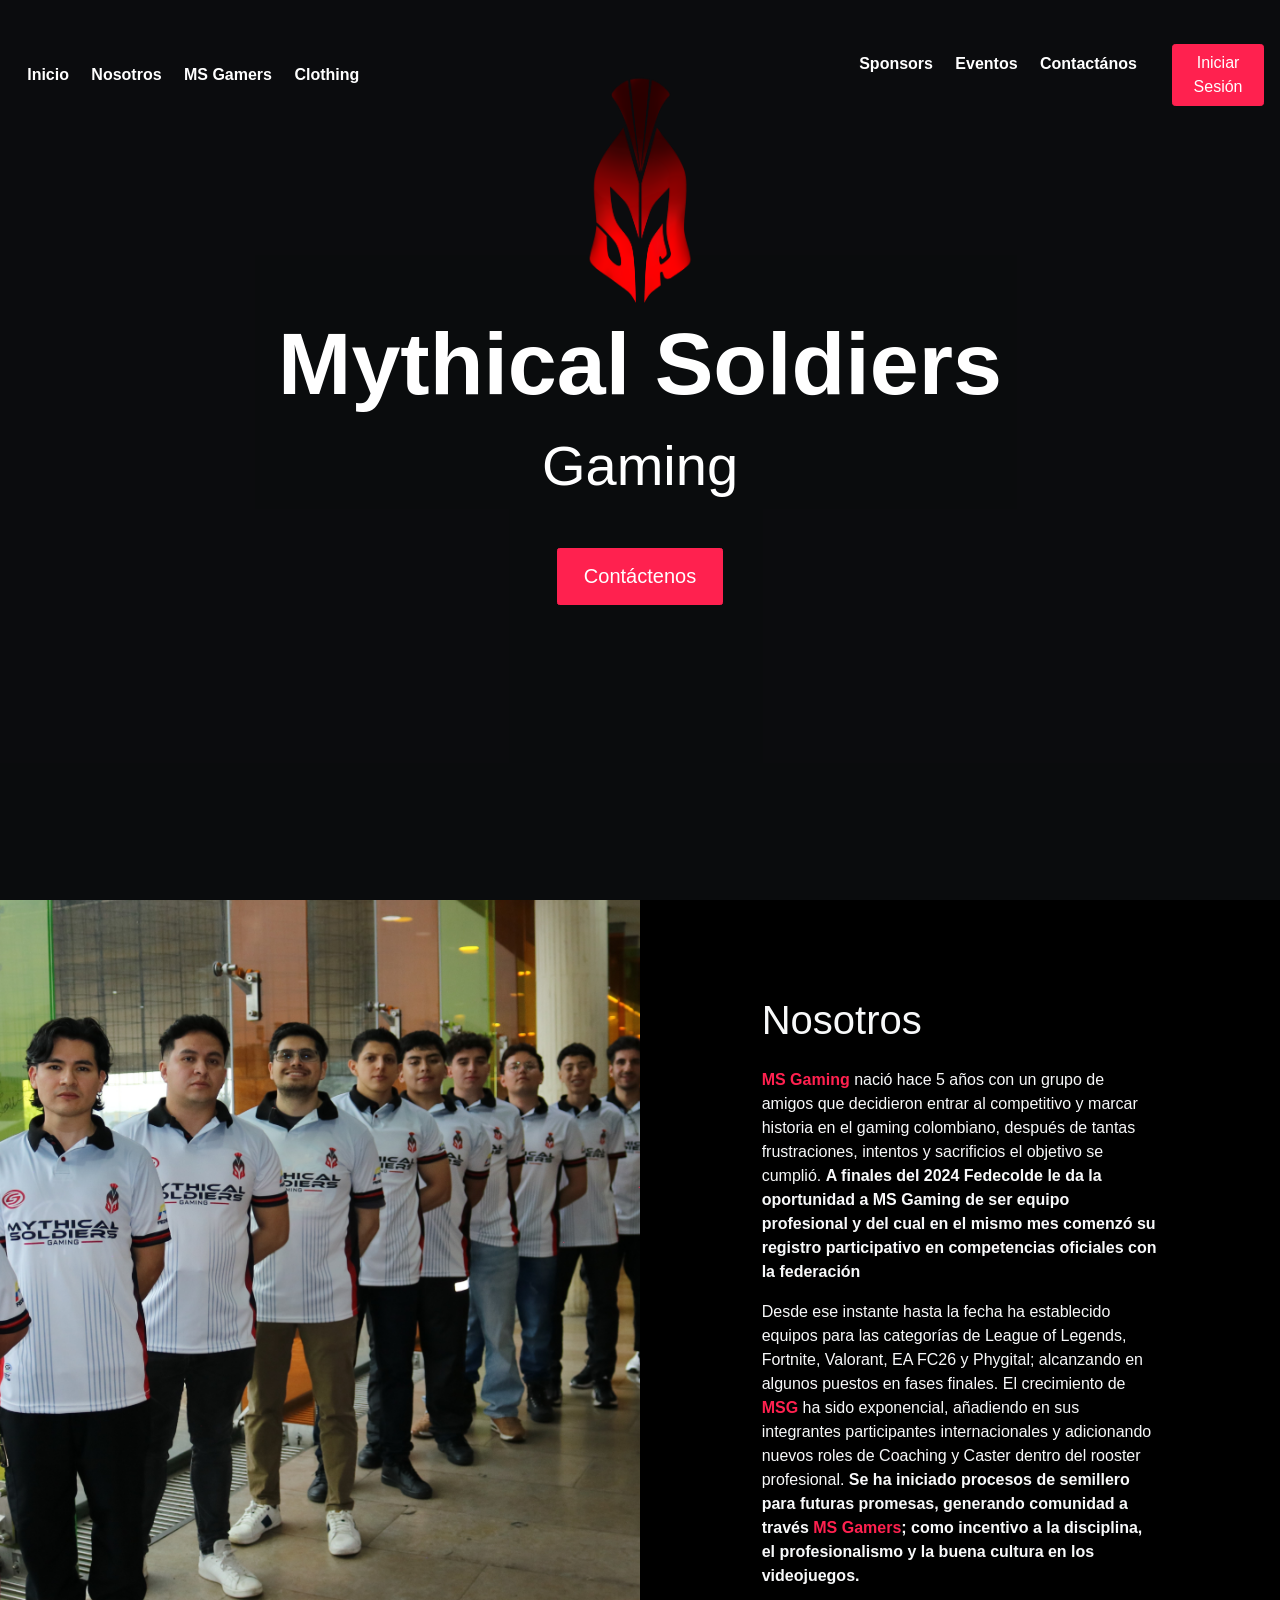
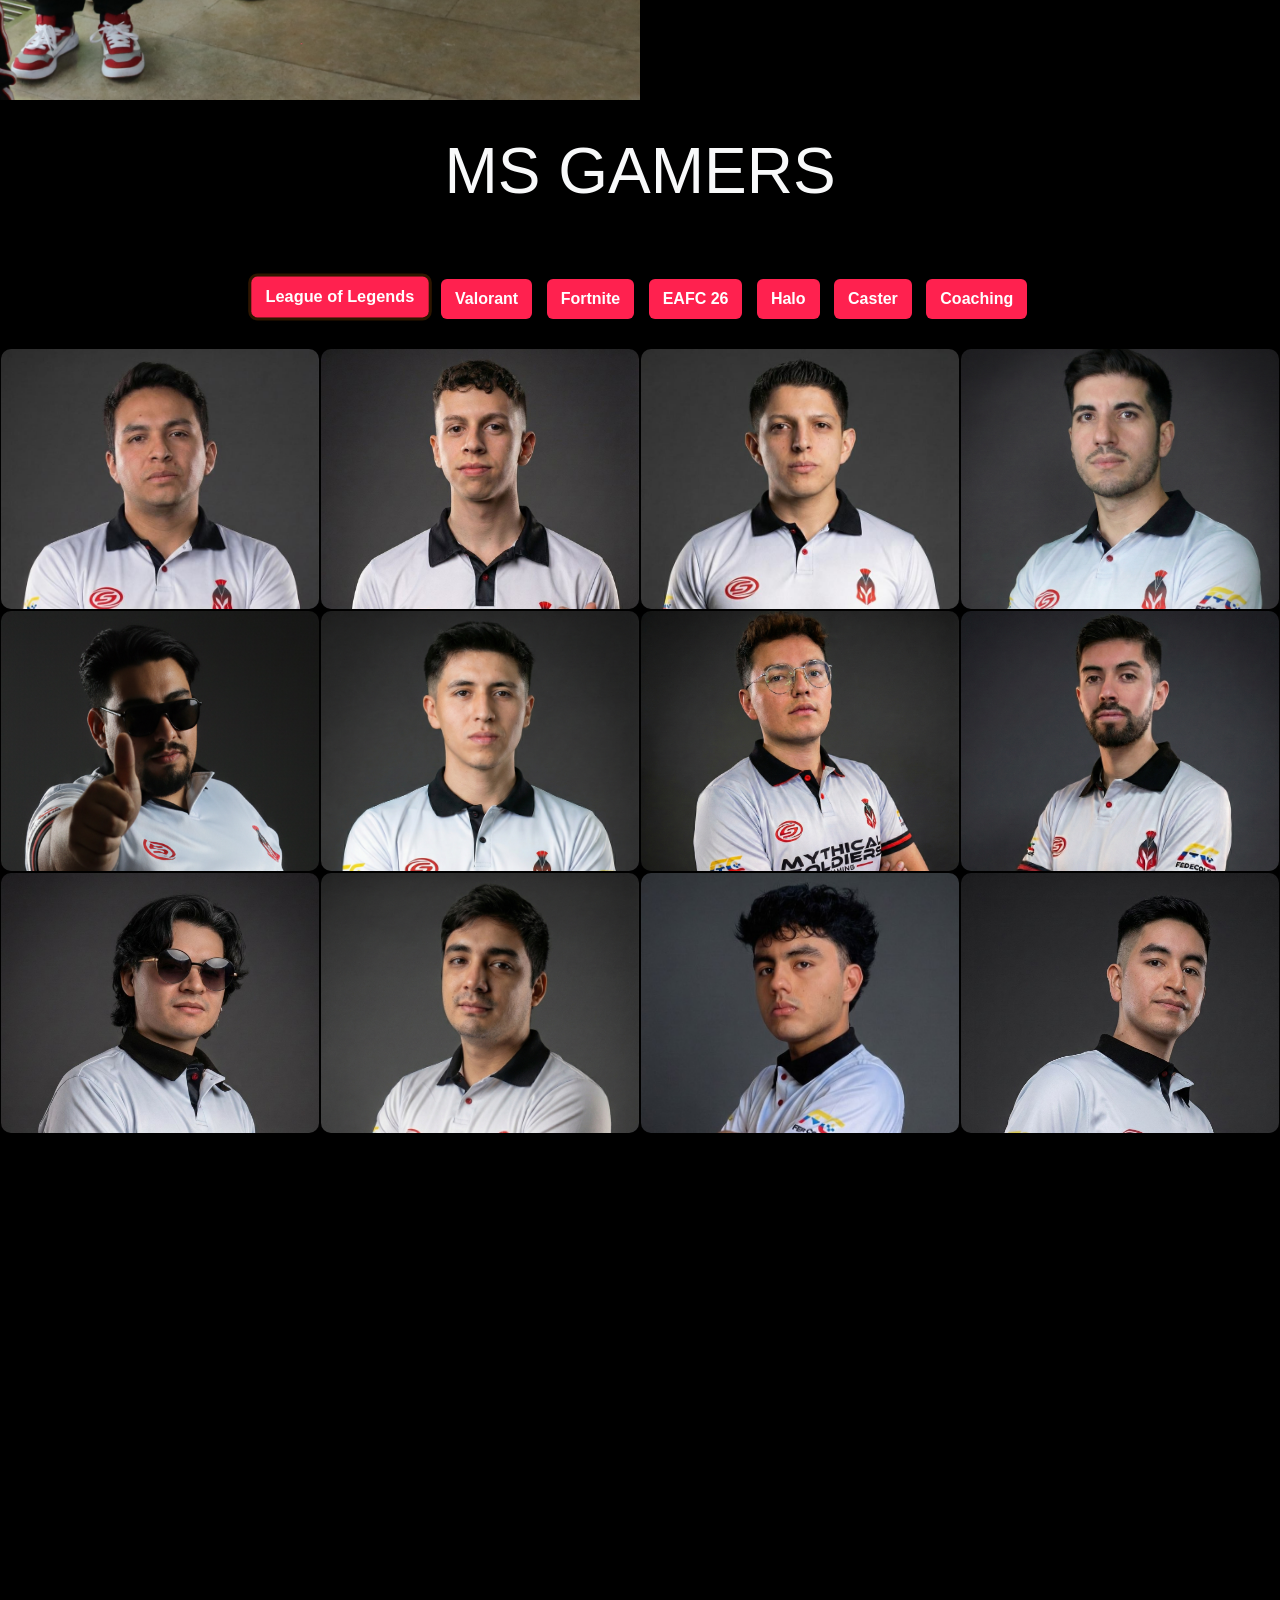
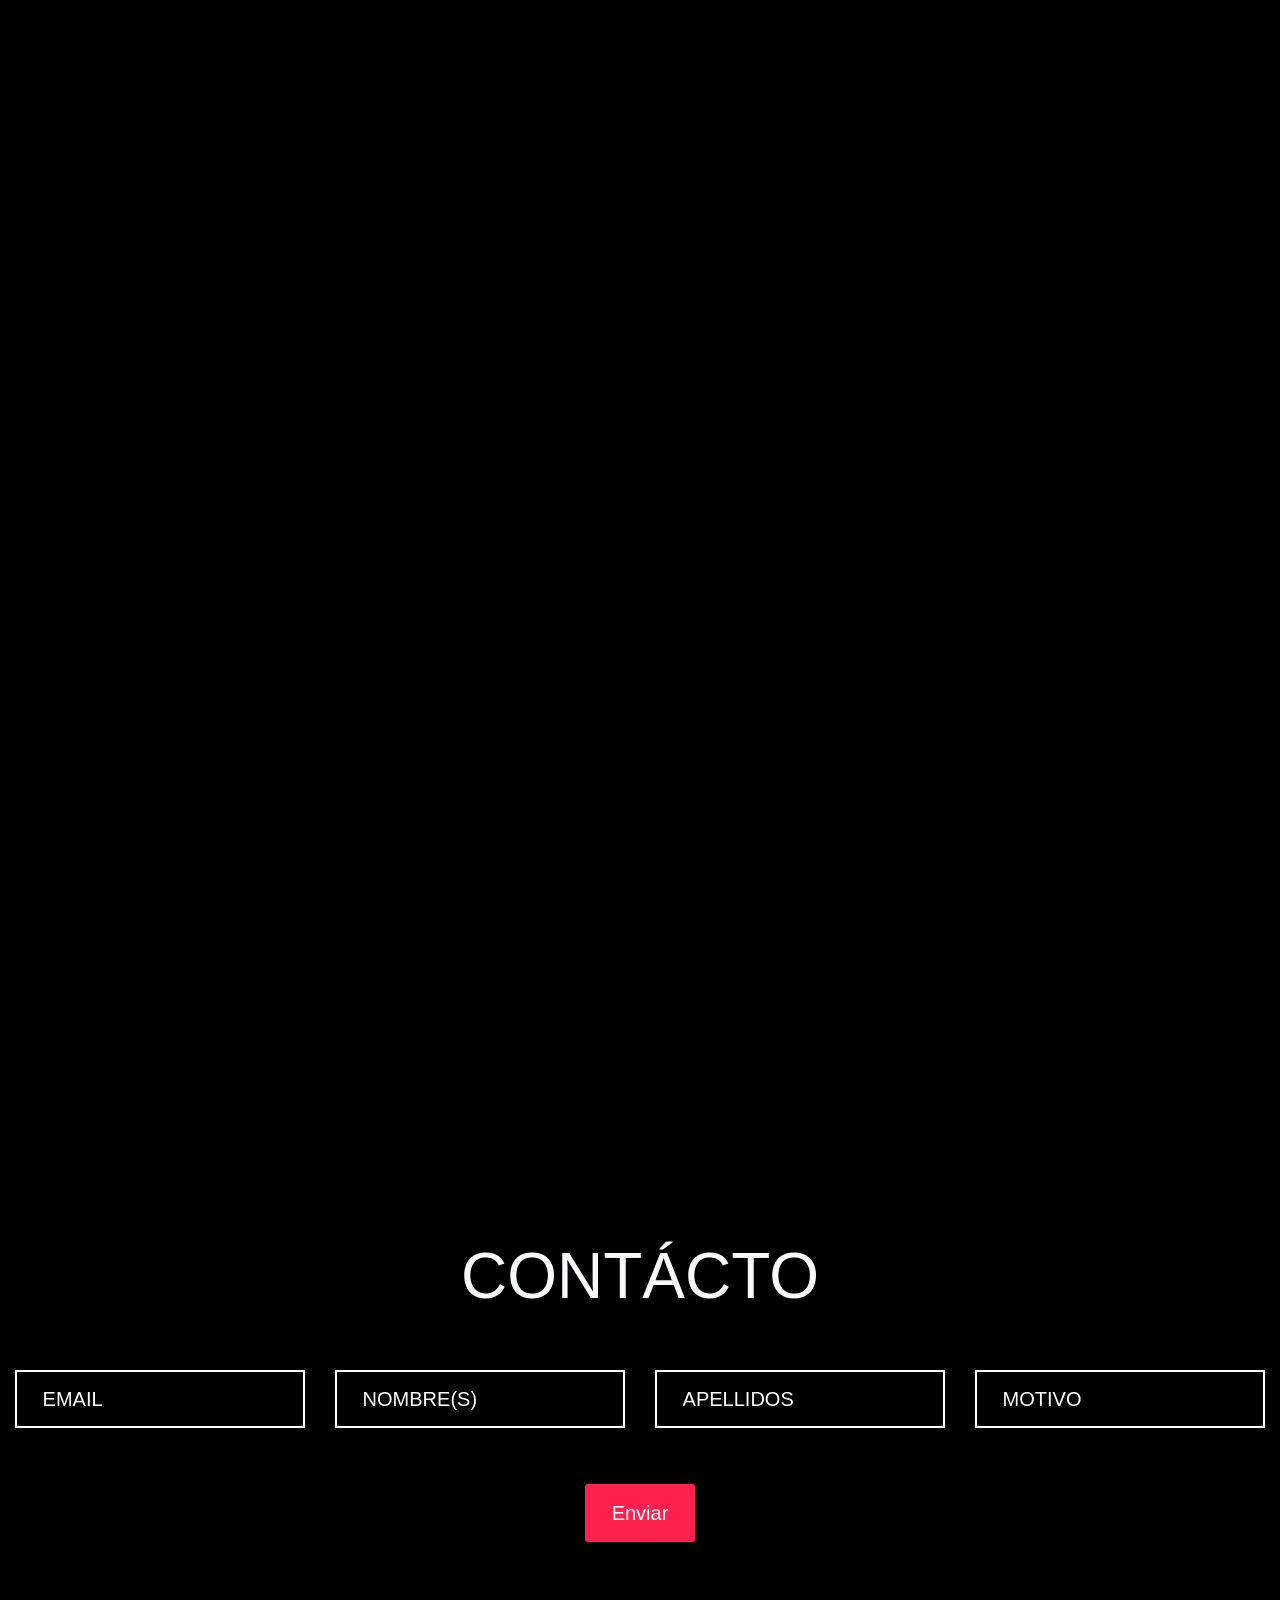
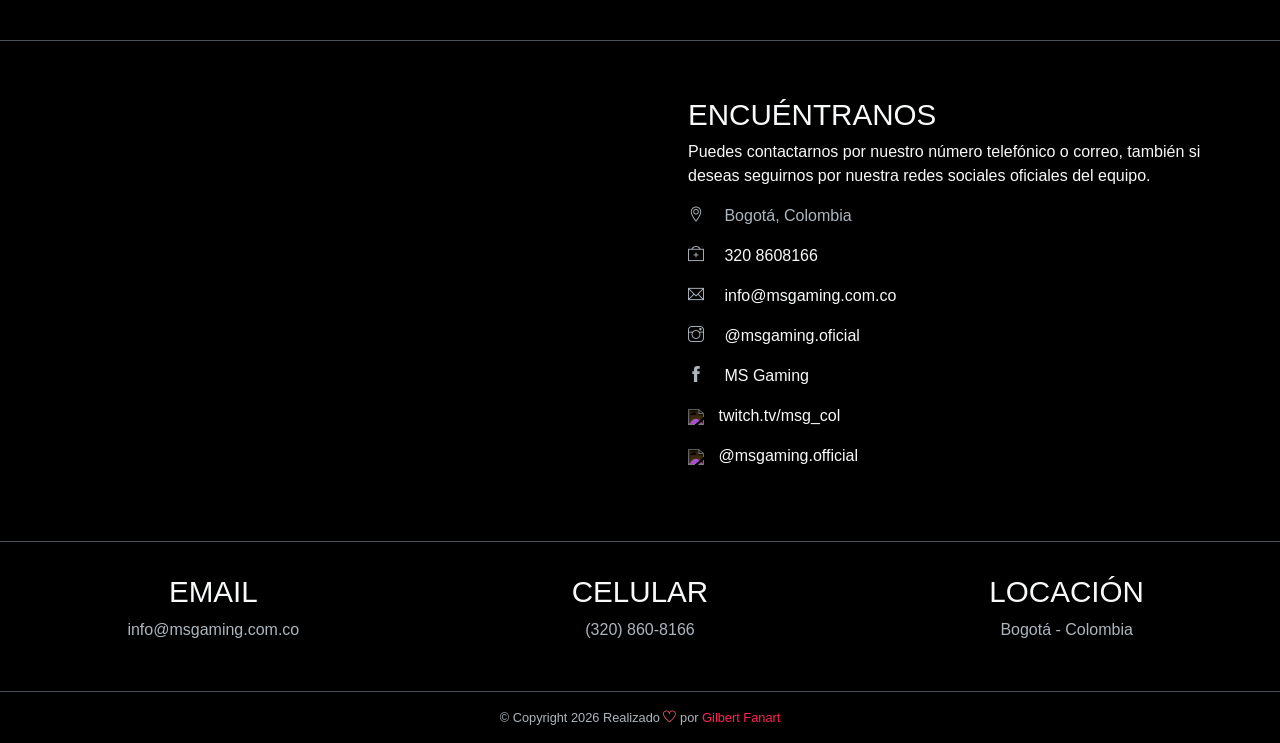
==== commit 14b62152: "fix: Adjust favicon page" ====
--- a/index.html
+++ b/index.html
@@ -18,7 +18,23 @@
     <!-- Bootstrap + FoodHut main styles -->
 	<link rel="stylesheet" href="assets/css/msg.css">
 
-
+    <link rel="apple-touch-icon" sizes="57x57" href="assets/favicon/apple-icon-57x57.png">
+    <link rel="apple-touch-icon" sizes="60x60" href="assets/favicon/apple-icon-60x60.png">
+    <link rel="apple-touch-icon" sizes="72x72" href="assets/favicon/apple-icon-72x72.png">
+    <link rel="apple-touch-icon" sizes="76x76" href="assets/favicon/apple-icon-76x76.png">
+    <link rel="apple-touch-icon" sizes="114x114" href="assets/favicon/apple-icon-114x114.png">
+    <link rel="apple-touch-icon" sizes="120x120" href="assets/favicon/apple-icon-120x120.png">
+    <link rel="apple-touch-icon" sizes="144x144" href="assets/favicon/apple-icon-144x144.png">
+    <link rel="apple-touch-icon" sizes="152x152" href="assets/favicon/apple-icon-152x152.png">
+    <link rel="apple-touch-icon" sizes="180x180" href="assets/favicon/apple-icon-180x180.png">
+    <link rel="icon" type="image/png" sizes="192x192"  href="assets/favicon/android-icon-192x192.png">
+    <link rel="icon" type="image/png" sizes="32x32" href="assets/favicon/favicon-32x32.png">
+    <link rel="icon" type="image/png" sizes="96x96" href="assets/favicon/favicon-96x96.png">
+    <link rel="icon" type="image/png" sizes="16x16" href="assets/favicon/favicon-16x16.png">
+    <link rel="manifest" href="/manifest.json">
+    <meta name="msapplication-TileColor" content="#ffffff">
+    <meta name="msapplication-TileImage" content="assets/favicon/ms-icon-144x144.png">
+    <meta name="theme-color" content="#ffffff">
 
 
 </head>
@@ -649,62 +665,54 @@
         </div>
     </div>
     <!-- FORMULARIO -->
+
     <div class="container-fluid has-bg-overlay text-center text-light has-height-lg middle-items" id="book-table">
         <div>
             <h2 class="section-title mb-5">CONTÁCTO</h2>
 
             <form id="contactForm">
                 <div class="row mb-5">
-                    
-                    <div class="col-sm-6 col-md-3 col-xs-12 my-2">
-                        <input 
-                            type="email" 
-                            name="email"
-                            class="form-control form-control-lg custom-form-control" 
-                            placeholder="EMAIL"
-                            required>
+
+                    <div class="col-sm-6 col-md-3 my-2">
+                        <input type="email" name="email"
+                            class="form-control form-control-lg custom-form-control"
+                            placeholder="EMAIL" required>
                     </div>
 
-                    <div class="col-sm-6 col-md-3 col-xs-12 my-2">
-                        <input 
-                            type="text" 
-                            name="nombres"
-                            class="form-control form-control-lg custom-form-control" 
-                            placeholder="NOMBRE(S)"
-                            maxlength="20"
-                            required>
+                    <div class="col-sm-6 col-md-3 my-2">
+                        <input type="text" name="nombres"
+                            class="form-control form-control-lg custom-form-control"
+                            placeholder="NOMBRE(S)" maxlength="20" required>
                     </div>
 
-                    <div class="col-sm-6 col-md-3 col-xs-12 my-2">
-                        <input 
-                            type="text" 
-                            name="apellidos"
-                            class="form-control form-control-lg custom-form-control" 
-                            placeholder="APELLIDOS"
-                            maxlength="20"
-                            required>
+                    <div class="col-sm-6 col-md-3 my-2">
+                        <input type="text" name="apellidos"
+                            class="form-control form-control-lg custom-form-control"
+                            placeholder="APELLIDOS" maxlength="20" required>
                     </div>
 
-                    <div class="col-sm-6 col-md-3 col-xs-12 my-2">
-                        <input 
-                            type="text" 
-                            name="motivo"
-                            class="form-control form-control-lg custom-form-control" 
-                            placeholder="MOTIVO"
-                            maxlength="50"
-                            required>
+                    <div class="col-sm-6 col-md-3 my-2">
+                        <input type="text" name="motivo"
+                            class="form-control form-control-lg custom-form-control"
+                            placeholder="MOTIVO" maxlength="50" required>
                     </div>
 
                 </div>
 
-                <button type="submit" class="btn btn-lg btn-primary" id="rounded-btn">Enviar</button>
-
-                <p id="formStatus" class="mt-3" style="display:none; color:#ff1138; font-weight:bold;">
+                <button type="submit" class="btn btn-lg btn-primary" id="rounded-btn">
+                    Enviar
+                </button>
+
+                <p id="formStatus"
+                class="mt-3"
+                style="display:none; font-weight:bold;">
                     ¡Mensaje enviado correctamente!
                 </p>
+
             </form>
         </div>
     </div>
+
     <!-- CONTACT Section  -->
     <div id="contact" class="container-fluid bg-dark text-light border-top wow fadeIn">
         <div class="row">
@@ -809,5 +817,7 @@
     <script src="assets/js/msg.js"></script>
     <!-- script de filtrado (pega justo antes de cerrar </body> o reemplaza tu script existente) -->
      <script src="https://cdn.jsdelivr.net/npm/emailjs-com@3/dist/email.min.js"></script>
+     <script src="assets/js/email.js"></script>
+
 </body>
 </html>
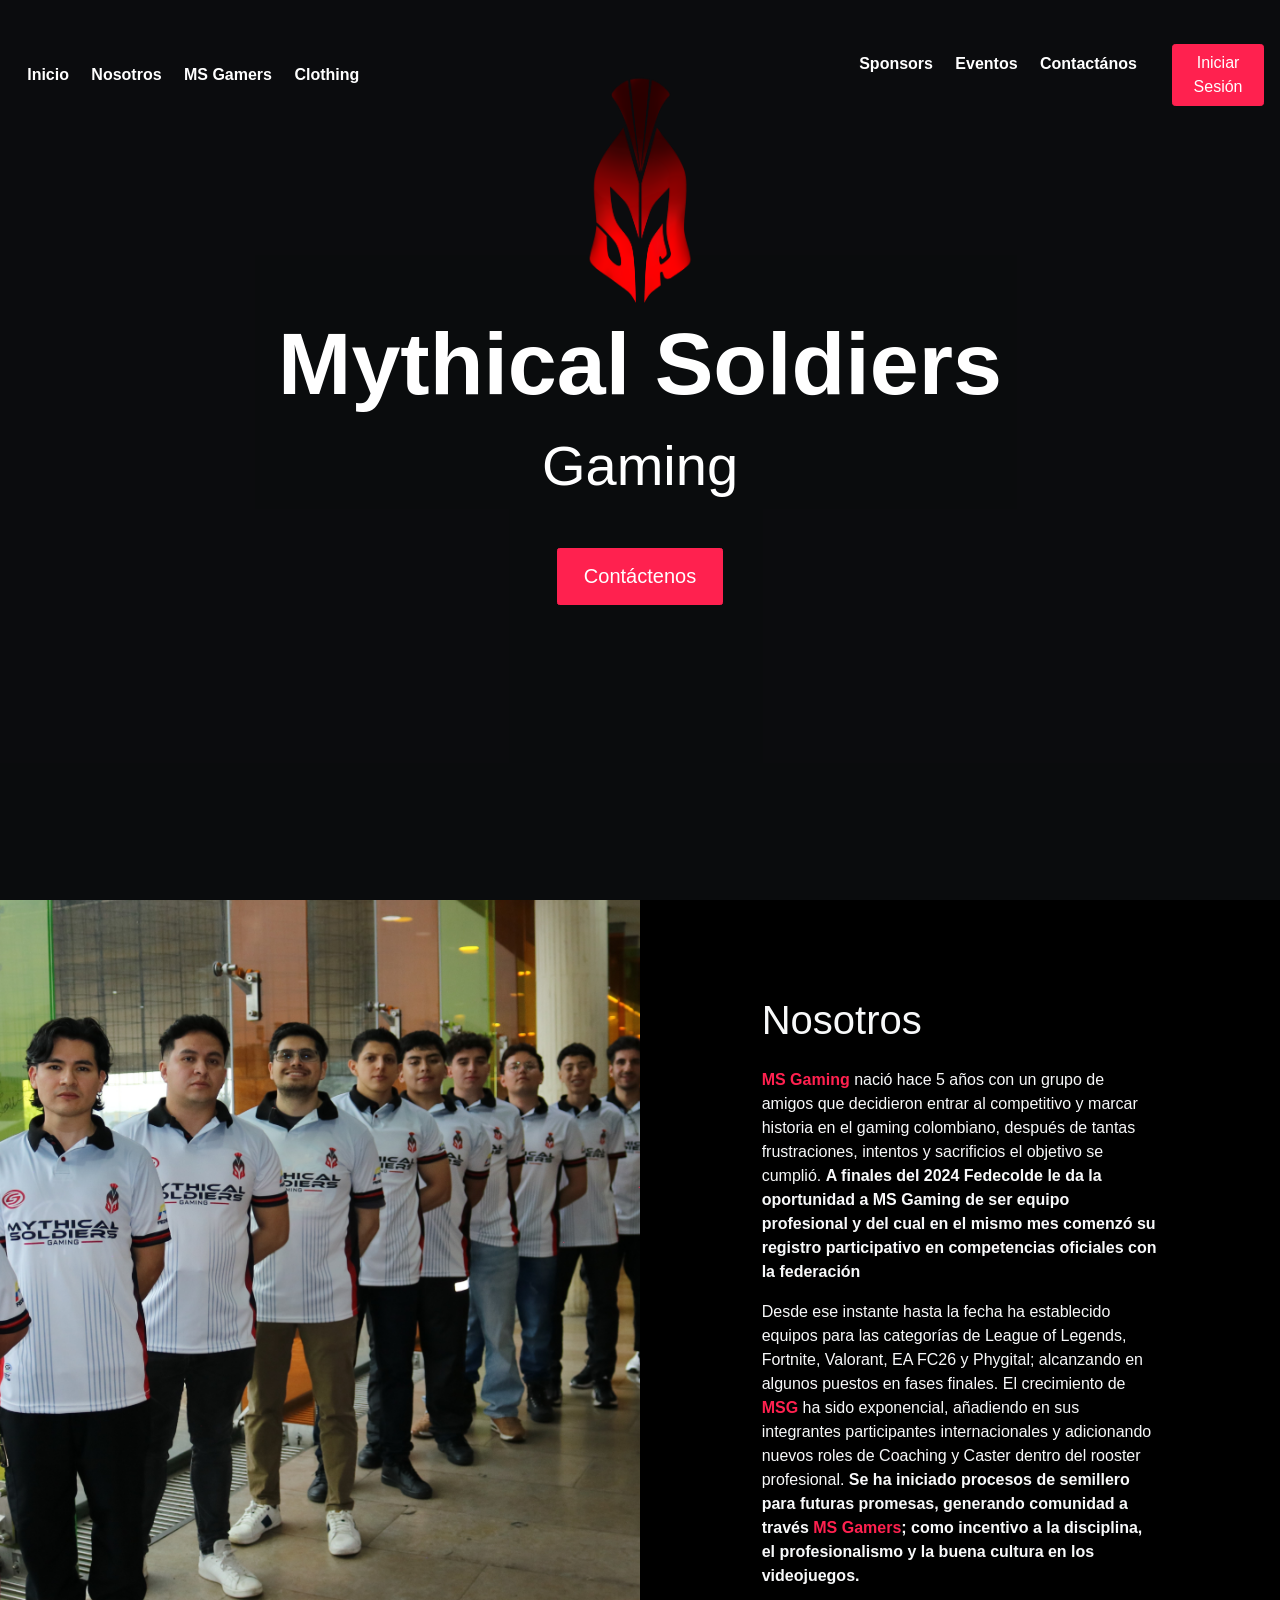
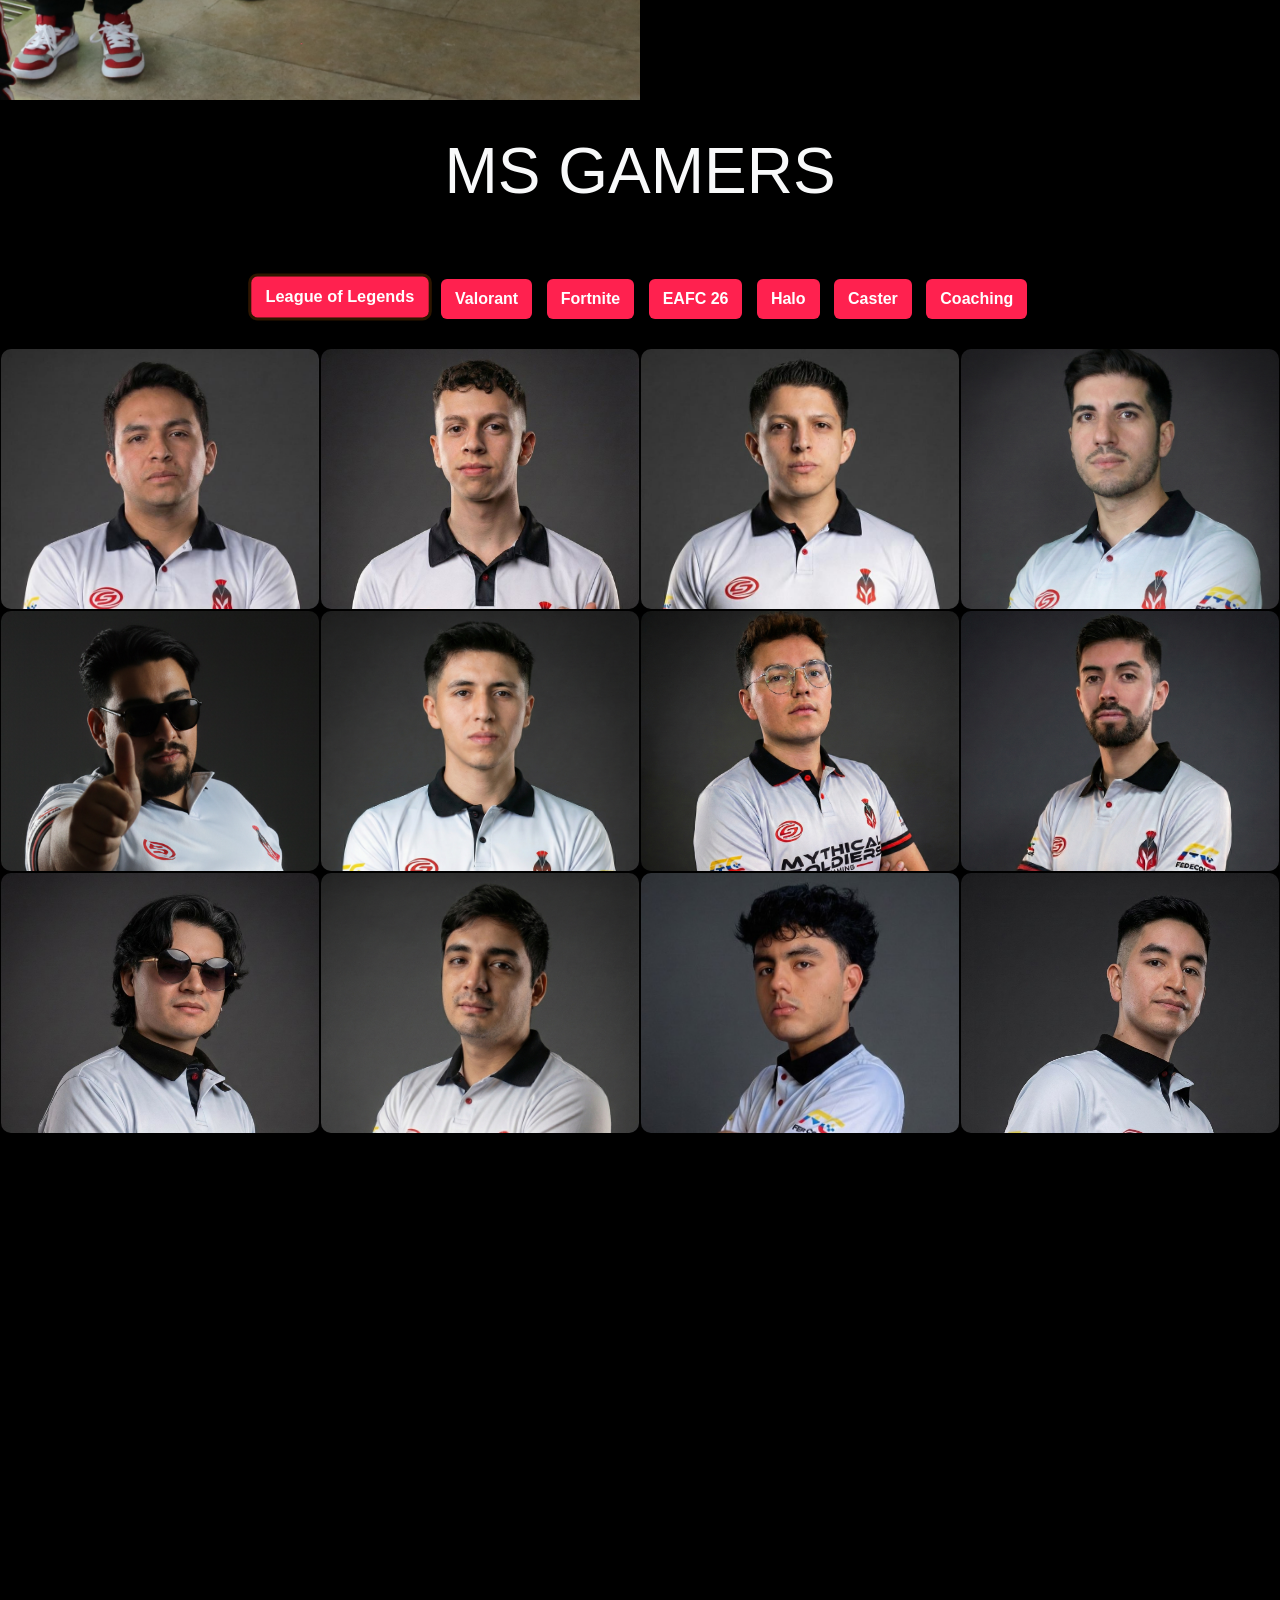
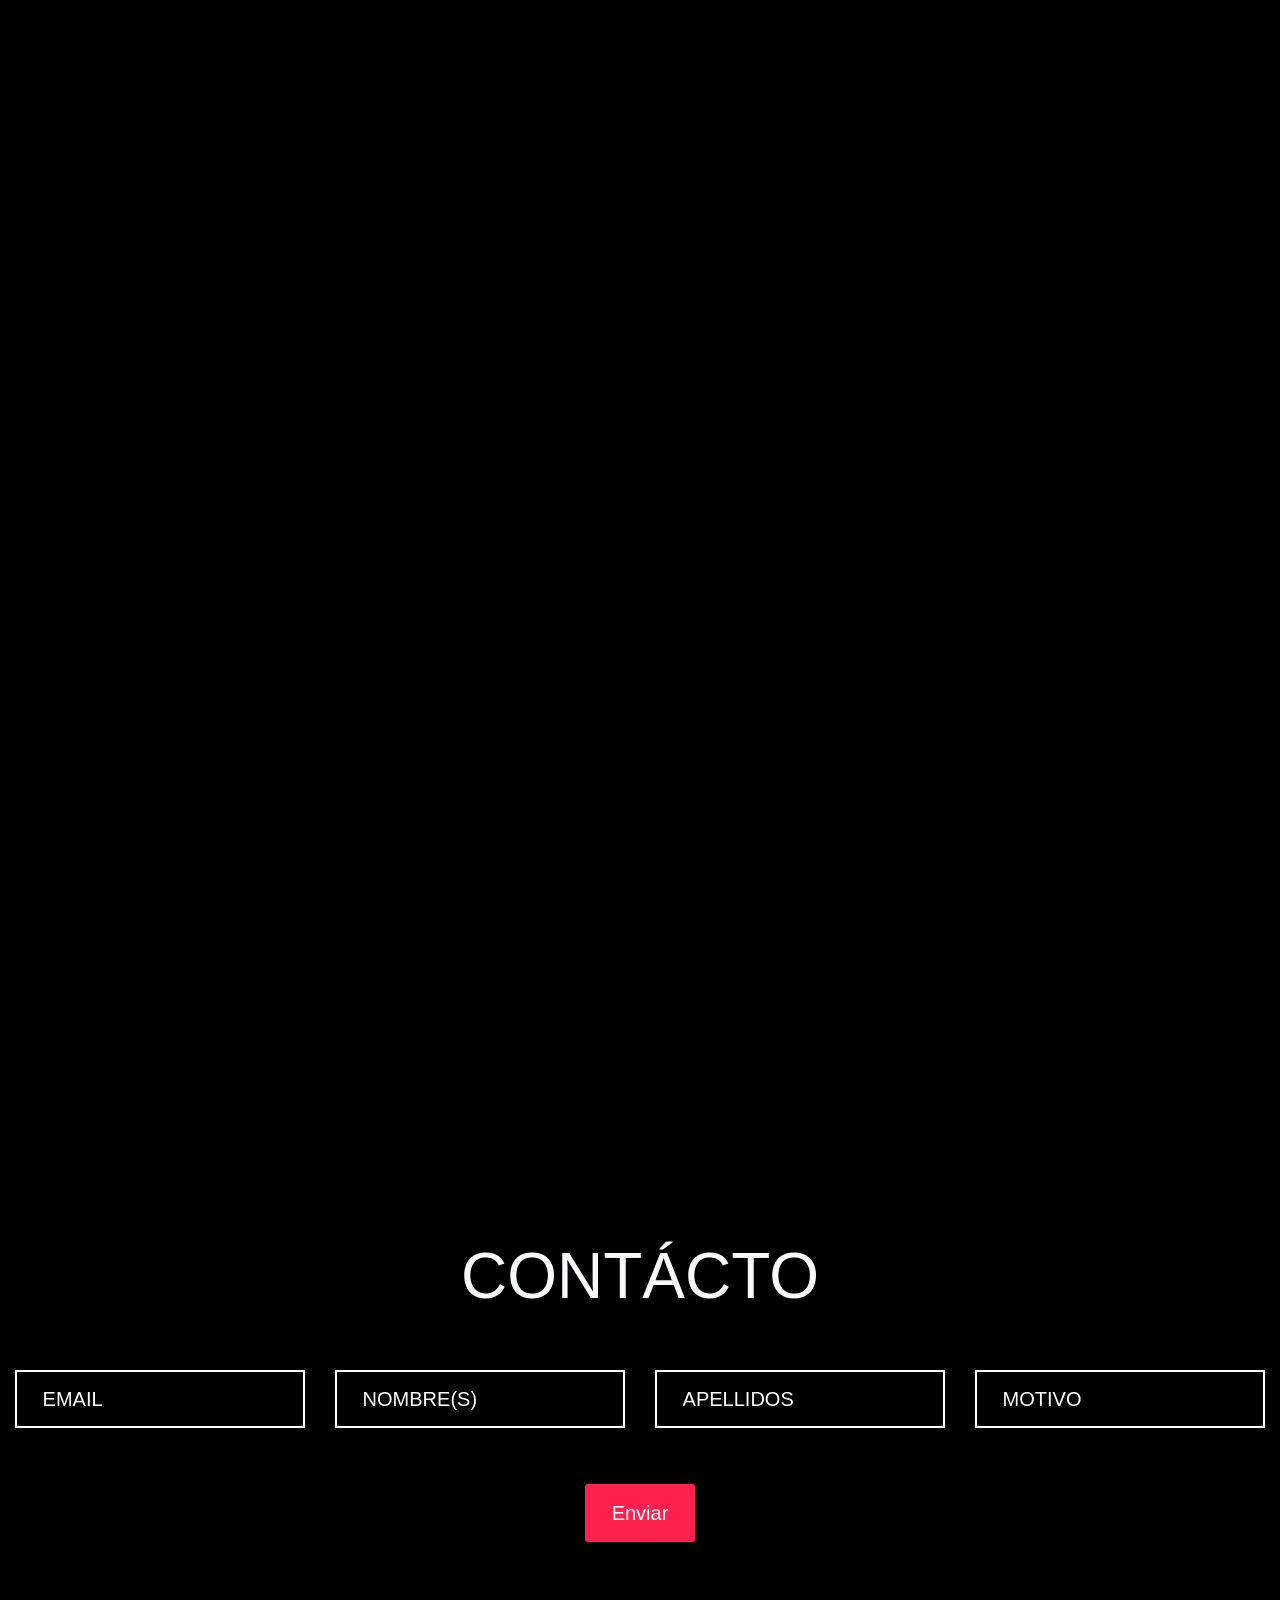
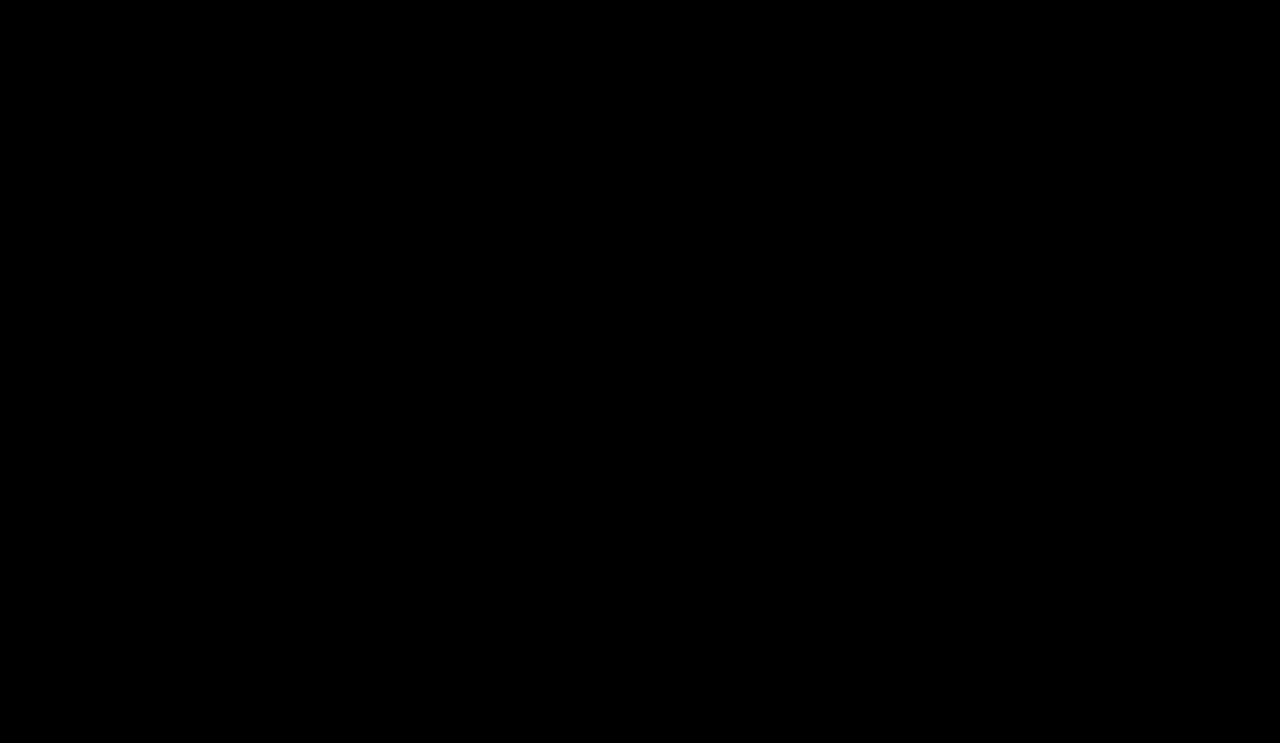
==== commit 45b640f3: "fix: Adjust favicon page" ====
--- a/index.html
+++ b/index.html
@@ -694,7 +694,7 @@
                     <div class="col-sm-6 col-md-3 my-2">
                         <input type="text" name="motivo"
                             class="form-control form-control-lg custom-form-control"
-                            placeholder="MOTIVO" maxlength="50" required>
+                            placeholder="MOTIVO" maxlength="300" required>
                     </div>
 
                 </div>
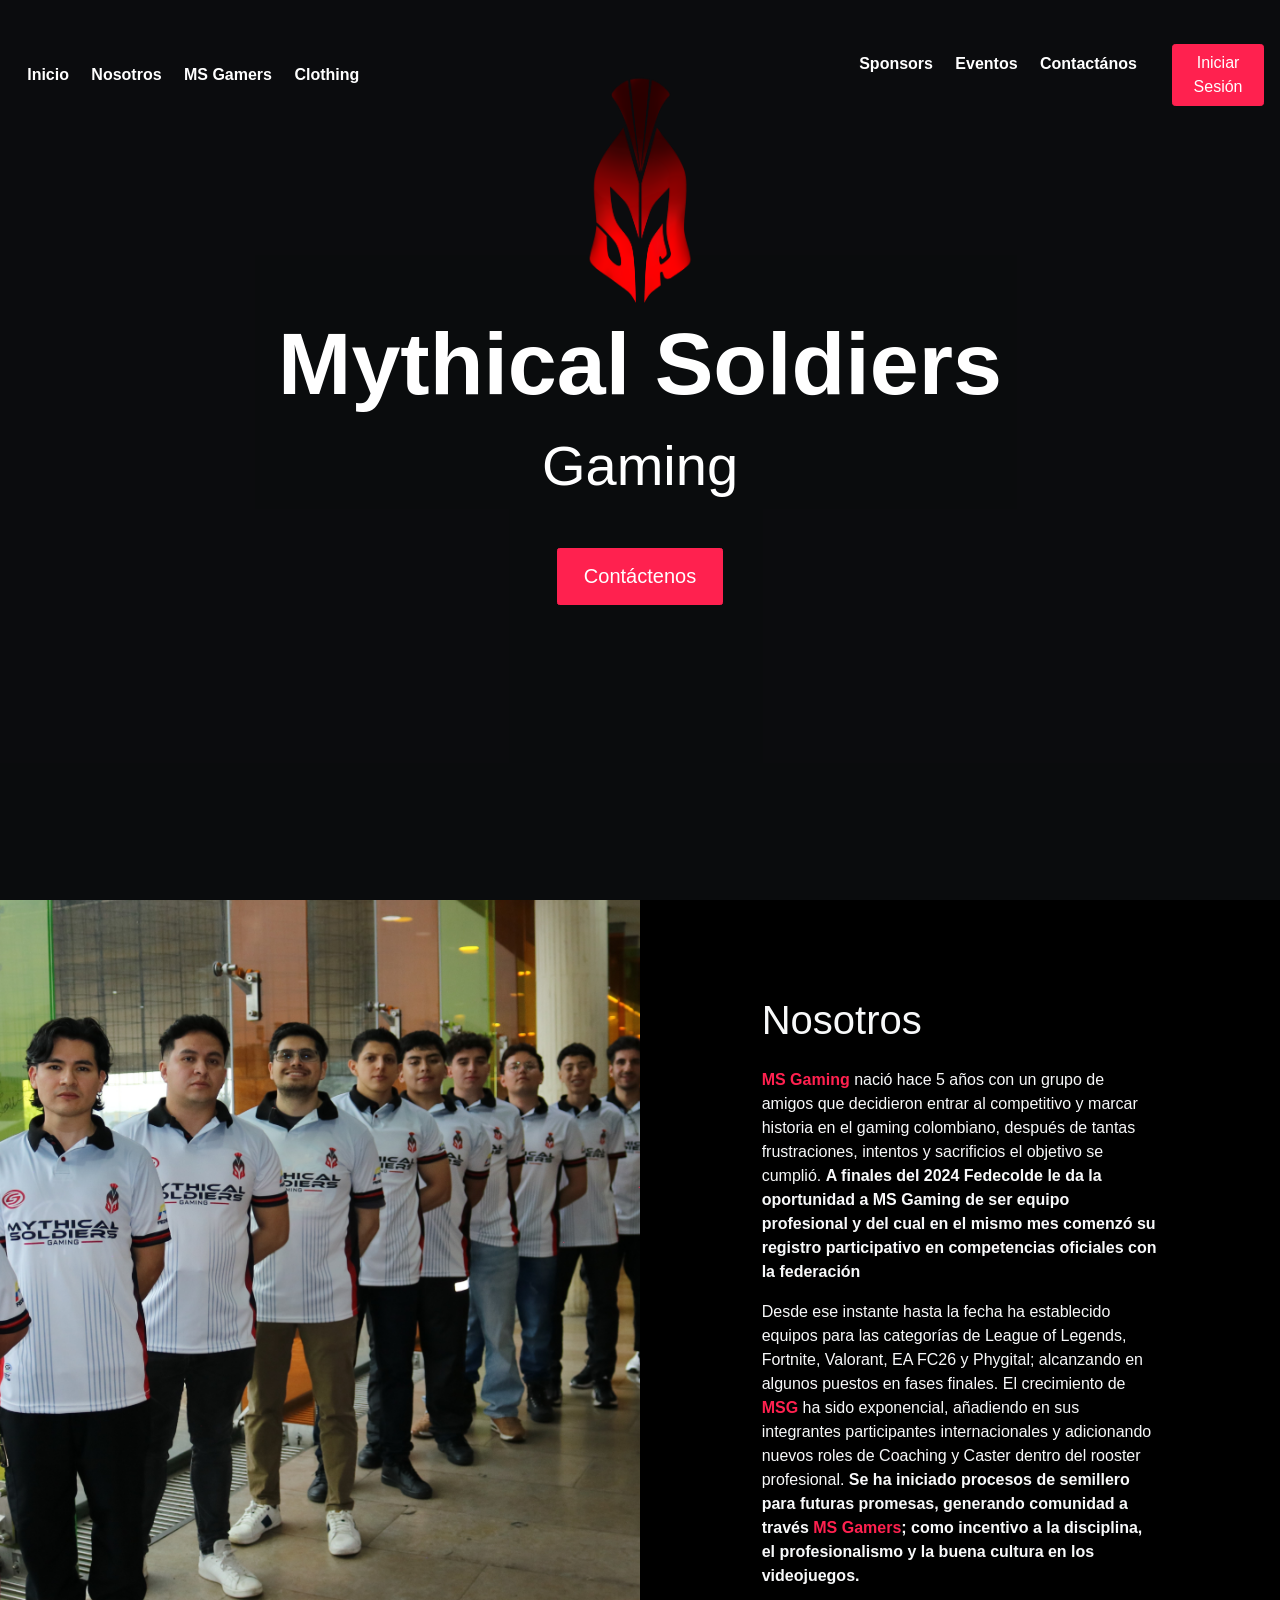
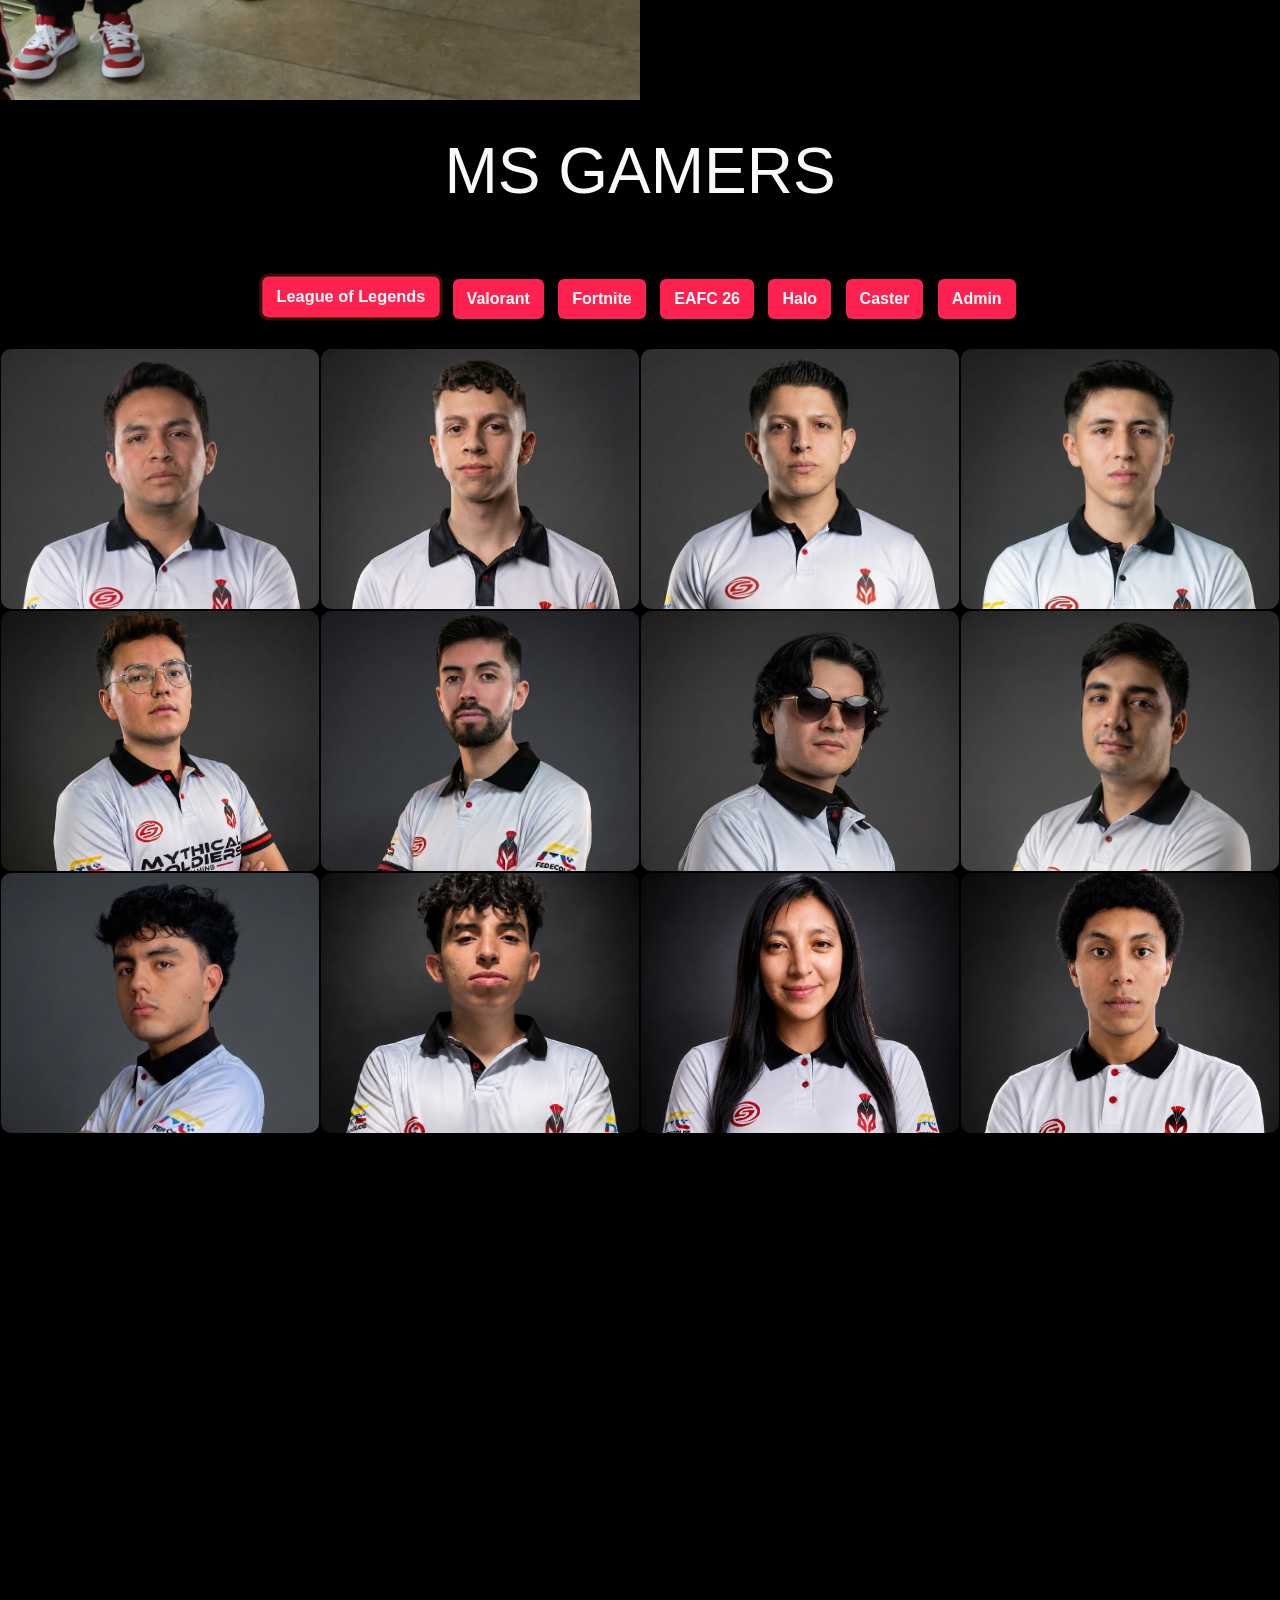
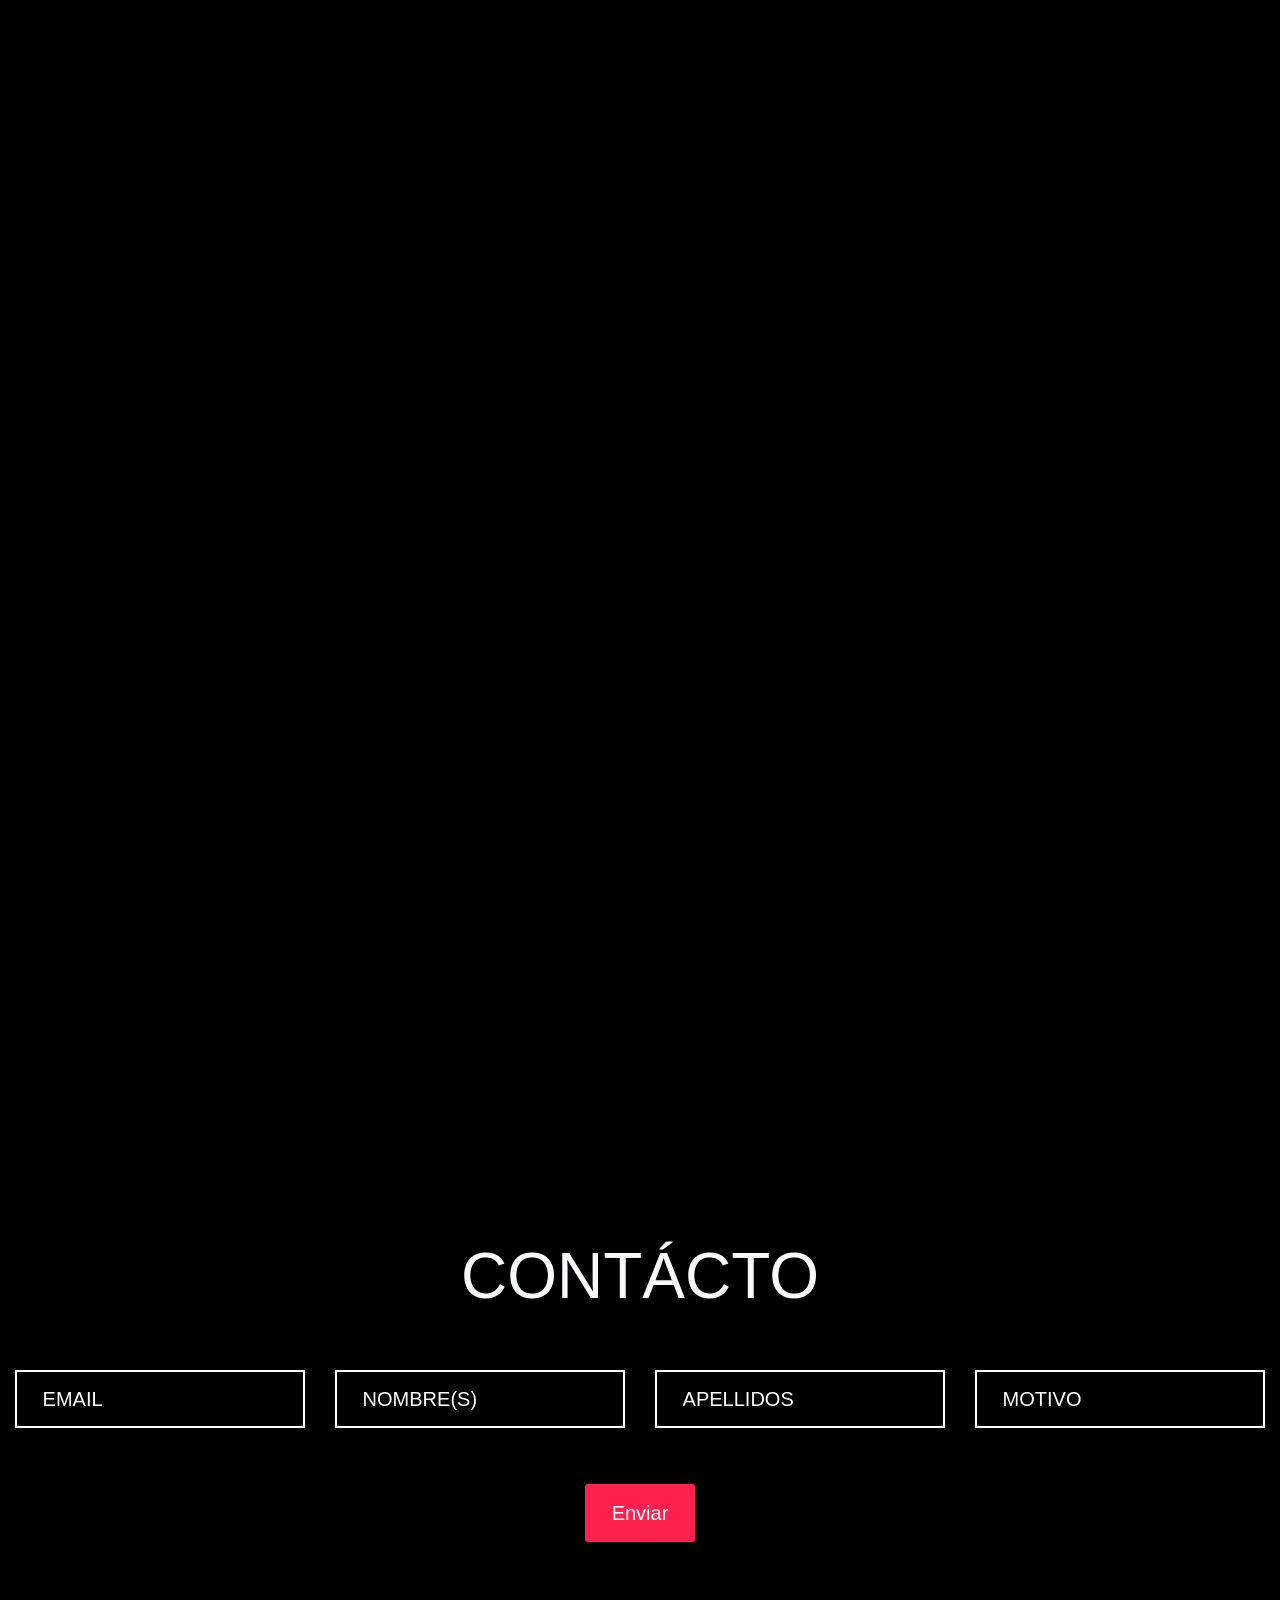
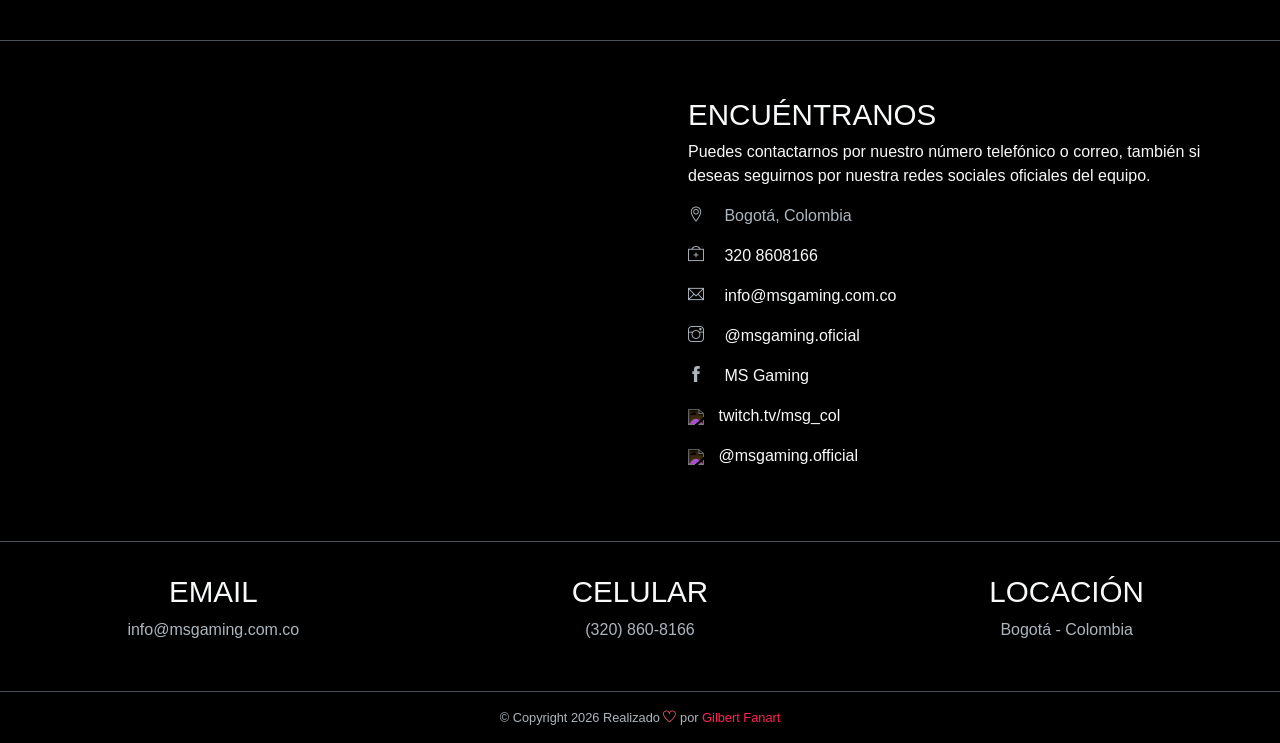
==== commit b60ae6a7: "feat: new catalog gamers" ====
--- a/index.html
+++ b/index.html
@@ -124,7 +124,7 @@
         <button type="button" class="menu-filter-btn" data-filter="4">EAFC 26</button>
         <button type="button" class="menu-filter-btn" data-filter="5">Halo</button>
         <button type="button" class="menu-filter-btn" data-filter="6">Caster</button>
-        <button type="button" class="menu-filter-btn" data-filter="7">Coaching</button>
+        <button type="button" class="menu-filter-btn" data-filter="7">Admin</button>
     </div>
 
     <div class="gallary-wrapper">
@@ -175,12 +175,12 @@
             </div>
 
             <!-- Grupo 2 -->
-            <div class="col-sm-6 col-lg-3 gallary-item wow fadeIn" data-group="3">
+            <div class="col-sm-6 col-lg-3 gallary-item wow fadeIn" data-group="7">
                 <img 
                     class="gallary-img"
                     src="assets/imgs/msgamers/gallary-2.png"
                     data-title="MSG - Santi"
-                    data-desc="Fortnite - Cero Construcción"
+                    data-desc="EAFC - Administrador"
                     data-logo="assets/imgs/logo-msg.png"
                     data-video="assets/videos/santi.mp4"
                     data-flag="https://flagcdn.com/co.svg"
@@ -202,44 +202,31 @@
                         {"icon":"twitch","url":"https://twitch.tv/mecha1997"}
                     ]'>      
             </div>
-            <div class="col-sm-6 col-lg-3 gallary-item wow fadeIn" data-group="1">
-                <img 
-                    class="gallary-img"
-                    src="assets/imgs/msgamers/gallary-12.png"
-                    data-title="MSG - Legholas"
-                    data-desc="Jungler — League of Legends"
-                    data-logo="assets/imgs/logo-msg.png"
-                    data-video="assets/videos/gil.mp4"
+            
+
+            <!-- Grupo 3 
+            <div class="col-sm-6 col-lg-3 gallary-item wow fadeIn" data-group="1">
+                <img 
+                    class="gallary-img"
+                    src="assets/imgs/msgamers/gallary-3.jpg"
+                    data-title="MSG - Kamus"
+                    data-desc="Support — League of Legends"
+                    data-logo="assets/imgs/logo-msg.png"
+                    data-video="assets/videos/fondo.mp4"
                     data-flag="https://flagcdn.com/co.svg"
                     data-social='[
                         {"icon":"instagram","url":"https://instagram.com/gilbertfanart"},
                         {"icon":"twitch","url":"https://twitch.tv/mecha1997"}
                     ]'>   
             </div>
-
-            <!-- Grupo 3 
-            <div class="col-sm-6 col-lg-3 gallary-item wow fadeIn" data-group="1">
-                <img 
-                    class="gallary-img"
-                    src="assets/imgs/msgamers/gallary-3.jpg"
-                    data-title="MSG - Kamus"
-                    data-desc="Support — League of Legends"
-                    data-logo="assets/imgs/logo-msg.png"
-                    data-video="assets/videos/fondo.mp4"
-                    data-flag="https://flagcdn.com/co.svg"
-                    data-social='[
-                        {"icon":"instagram","url":"https://instagram.com/gilbertfanart"},
-                        {"icon":"twitch","url":"https://twitch.tv/mecha1997"}
-                    ]'>   
-            </div>
             -->
             <!-- Grupo 4 -->
-            <div class="col-sm-6 col-lg-3 gallary-item wow fadeIn" data-group="1">
+            <div class="col-sm-6 col-lg-3 gallary-item wow fadeIn" data-group="7">
                 <img 
                     class="gallary-img"
                     src="assets/imgs/msgamers/gallary-4.png"
                     data-title="MSG - Andreik"
-                    data-desc="Top — League of Legends"
+                    data-desc="League of Legends - Administrador"
                     data-logo="assets/imgs/logo-msg.png"
                     data-video="assets/videos/andreik.mov"
                     data-flag="https://flagcdn.com/co.svg"
@@ -250,12 +237,12 @@
             </div>
 
             <!-- Grupo 5 -->
-            <div class="col-sm-6 col-lg-3 gallary-item wow fadeIn" data-group="3">
+            <div class="col-sm-6 col-lg-3 gallary-item wow fadeIn" data-group="7">
                 <img 
                     class="gallary-img"
                     src="assets/imgs/msgamers/gallary-7.jpeg"
                     data-title="MSG - Cbast"
-                    data-desc="Fortnite - Cero Construcción"
+                    data-desc="Fortnite - Administrador"
                     data-logo="assets/imgs/logo-msg.png"
                     data-video="assets/videos/fondo.mp4"
                     data-flag="https://flagcdn.com/co.svg"
@@ -291,6 +278,20 @@
                         {"icon":"tiktok","url":"https://www.tiktok.com/@boca.msg"}
                     ]'> 
             </div>
+            <div class="col-sm-6 col-lg-3 gallary-item wow fadeIn" data-group="5">
+                <img 
+                    class="gallary-img"
+                    src="assets/imgs/msgamers/gallary-12.png"
+                    data-title="MSG - Legholas"
+                    data-desc="Diamante - Halo Infinite"
+                    data-logo="assets/imgs/logo-msg.png"
+                    data-video="assets/videos/gil.mp4"
+                    data-flag="https://flagcdn.com/co.svg"
+                    data-social='[
+                        {"icon":"instagram","url":"https://instagram.com/legholas.gg"},
+                        {"icon":"twitch","url":"https://twitch.tv/legholas_gg"}
+                    ]'>   
+            </div>
             <div class="col-sm-6 col-lg-3 gallary-item wow fadeIn" data-group="3">
                 <img 
                     class="gallary-img"
@@ -370,7 +371,7 @@
                     data-video="assets/videos/castrillon.MP4"
                     data-flag="https://flagcdn.com/co.svg"
                     data-social='[
-                        {"icon":"instagram","url":"https://instagram.com/jccastrillon_7"},
+                        {"icon":"instagram","url":"https://www.instagram.com/castr7fc"},
                         {"icon":"twitch","url":"https://twitch.tv/castr7fc"}
                     ]'>
             </div>
@@ -415,12 +416,12 @@
                         {"icon":"instagram","url":"https://www.instagram.com/tony.dkw/"}
                     ]'>
             </div>
-            <div class="col-sm-6 col-lg-3 gallary-item wow fadeIn" data-group="1">
+            <div class="col-sm-6 col-lg-3 gallary-item wow fadeIn" data-group="7">
                 <img 
                     class="gallary-img"
                     src="assets/imgs/msgamers/gallary-22.jpeg"
                     data-title="MSG - Egós"
-                    data-desc="JG - League of Legends"
+                    data-desc="Valorant - Administrador"
                     data-logo="assets/imgs/logo-msg.png"
                     data-video="assets/videos/egos.mp4"
                     data-flag="https://flagcdn.com/co.svg"
@@ -453,7 +454,7 @@
                     data-video="assets/videos/samuel.mov"
                     data-flag="https://flagcdn.com/co.svg"
                     data-social='[
-                        {"icon":"instagram","url":"https://www.instagram.com/samx.sxc"},
+                        {"icon":"instagram","url":"https://www.instagram.com/sxmx.sxc"},
                         {"icon":"tiktok","url":"https://www.tiktok.com/@samx.sxc"}
                     ]'>
             </div>
@@ -474,14 +475,15 @@
                 <img 
                     class="gallary-img"
                     src="assets/imgs/msgamers/gallary-26.png"
-                    data-title="MSG - Doggor"
+                    data-title="MSG - Klartsito"
                     data-desc="Controlador"
                     data-logo="assets/imgs/logo-msg.png"
                     data-video="assets/videos/samuel.mov"
                     data-flag="https://flagcdn.com/co.svg"
                     data-social='[
-                        {"icon":"instagram","url":"https://www.instagram.com/doggor.big"},
-                        {"icon":"twitch","url":"https://www.twitch.tv/doggorbig"}
+                        {"icon":"instagram","url":"https://www.instagram.com/klartsito"},
+                        {"icon":"twitch","url":"https://www.twitch.tv/klartsito"},
+                        {"icon":"kick","url":"https://kick.com/klartsito"}
                     ]'>
             </div>
             <div class="col-sm-6 col-lg-3 gallary-item wow fadeIn" data-group="2">
@@ -524,17 +526,110 @@
                         {"icon":"instagram","url":"https://www.instagram.com/drachen_xd"}
                     ]'>
             </div>
-            <div class="col-sm-6 col-lg-3 gallary-item wow fadeIn" data-group="7">
+            <div class="col-sm-6 col-lg-3 gallary-item wow fadeIn" data-group="5">
                 <img 
                     class="gallary-img"
                     src="assets/imgs/msgamers/gallary-30.png"
-                    data-title="MSG - Good & Bad"
-                    data-desc="Coaching - Master"
-                    data-logo="assets/imgs/logo-msg.png"
-                    data-video="assets/videos/fondo.mp4"
-                    data-flag="https://flagcdn.com/co.svg"
-                    data-social='[
-                        {"icon":"instagram","url":""}
+                    data-title="MSG - Yoshi"
+                    data-desc="Diamante - Halo Infinite"
+                    data-logo="assets/imgs/logo-msg.png"
+                    data-video="assets/videos/gil.mp4"
+                    data-flag="https://flagcdn.com/co.svg"
+                    data-social='[
+                        {"icon":"instagram","url":"https://instagram.com/legholas.gg"},
+                        {"icon":"twitch","url":"https://twitch.tv/legholas_gg"}
+                    ]'>   
+            </div>
+            <div class="col-sm-6 col-lg-3 gallary-item wow fadeIn" data-group="5">
+                <img 
+                    class="gallary-img"
+                    src="assets/imgs/msgamers/gallary-32.png"
+                    data-title="MSG - Yagami"
+                    data-desc="Diamante - Halo Infinite"
+                    data-logo="assets/imgs/logo-msg.png"
+                    data-video="assets/videos/gil.mp4"
+                    data-flag="https://flagcdn.com/co.svg"
+                    data-social='[
+                        {"icon":"instagram","url":"https://instagram.com/legholas.gg"},
+                        {"icon":"twitch","url":"https://twitch.tv/legholas_gg"}
+                    ]'>   
+            </div>
+            <div class="col-sm-6 col-lg-3 gallary-item wow fadeIn" data-group="5">
+                <img 
+                    class="gallary-img"
+                    src="assets/imgs/msgamers/gallary-31.png"
+                    data-title="MSG - Horus"
+                    data-desc="Diamante - Halo Infinite"
+                    data-logo="assets/imgs/logo-msg.png"
+                    data-video="assets/videos/gil.mp4"
+                    data-flag="https://flagcdn.com/co.svg"
+                    data-social='[
+                        {"icon":"instagram","url":"https://www.instagram.com/davidchavest"}
+                    ]'>   
+            </div>
+            <div class="col-sm-6 col-lg-3 gallary-item wow fadeIn" data-group="3">
+                <img 
+                    class="gallary-img"
+                    src="assets/imgs/msgamers/gallary-33.png"
+                    data-title="MSG - Catxc"
+                    data-desc="Fortnite - Con construcción"
+                    data-logo="assets/imgs/logo-msg.png"
+                    data-video="assets/videos/fondo.mp4"
+                    data-flag="https://flagcdn.com/co.svg"
+                    data-social='[
+                        {"icon":"instagram","url":"https://www.instagram.com/c.cat_aaa"}
+                    ]'>
+            </div>
+            <div class="col-sm-6 col-lg-3 gallary-item wow fadeIn" data-group="1">
+                <img 
+                    class="gallary-img"
+                    src="assets/imgs/msgamers/gallary-34.png"
+                    data-title="MSG - Hikari"
+                    data-desc="Support - League of Legends"
+                    data-logo="assets/imgs/logo-msg.png"
+                    data-video="assets/videos/fondo.mp4"
+                    data-flag="https://flagcdn.com/co.svg"
+                    data-social='[
+                        {"icon":"instagram","url":"https://www.instagram.com/janisandoval04"}
+                    ]'>
+            </div>
+            <div class="col-sm-6 col-lg-3 gallary-item wow fadeIn" data-group="1">
+                <img 
+                    class="gallary-img"
+                    src="assets/imgs/msgamers/gallary-35.png"
+                    data-title="MSG - Kirito"
+                    data-desc="Midlaner - League of Legends"
+                    data-logo="assets/imgs/logo-msg.png"
+                    data-video="assets/videos/fondo.mp4"
+                    data-flag="https://flagcdn.com/co.svg"
+                    data-social='[
+                        {"icon":"instagram","url":"https://www.instagram.com/janisandoval04"}
+                    ]'>
+            </div>
+            <div class="col-sm-6 col-lg-3 gallary-item wow fadeIn" data-group="1">
+                <img 
+                    class="gallary-img"
+                    src="assets/imgs/msgamers/gallary-36.png"
+                    data-title="MSG - Sefia"
+                    data-desc="Midlaner - League of Legends"
+                    data-logo="assets/imgs/logo-msg.png"
+                    data-video="assets/videos/fondo.mp4"
+                    data-flag="https://flagcdn.com/co.svg"
+                    data-social='[
+                        {"icon":"instagram","url":"https://www.instagram.com/janisandoval04"}
+                    ]'>
+            </div>
+            <div class="col-sm-6 col-lg-3 gallary-item wow fadeIn" data-group="1">
+                <img 
+                    class="gallary-img"
+                    src="assets/imgs/msgamers/gallary-37.png"
+                    data-title="MSG - Nick"
+                    data-desc="Midlaner - League of Legends"
+                    data-logo="assets/imgs/logo-msg.png"
+                    data-video="assets/videos/fondo.mp4"
+                    data-flag="https://flagcdn.com/co.svg"
+                    data-social='[
+                        {"icon":"instagram","url":"https://www.instagram.com/janisandoval04"}
                     ]'>
             </div>
         </div>
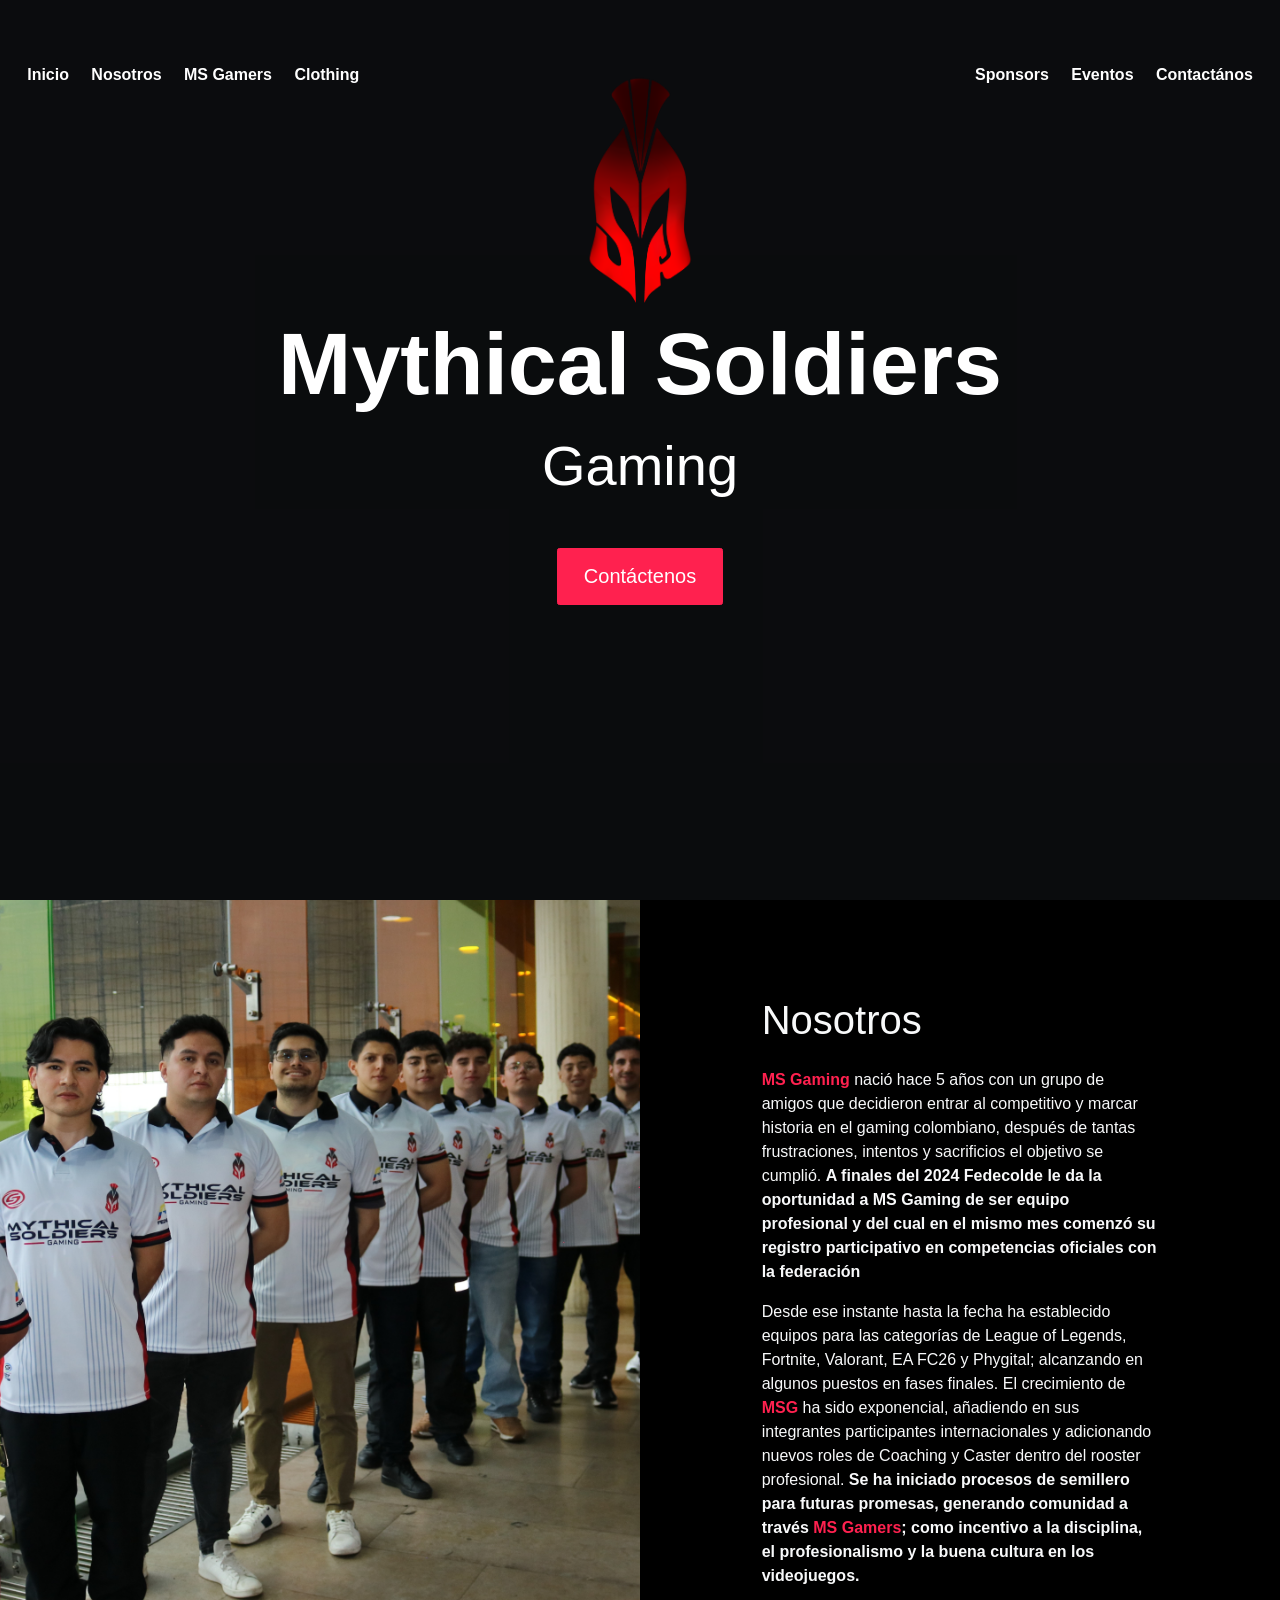
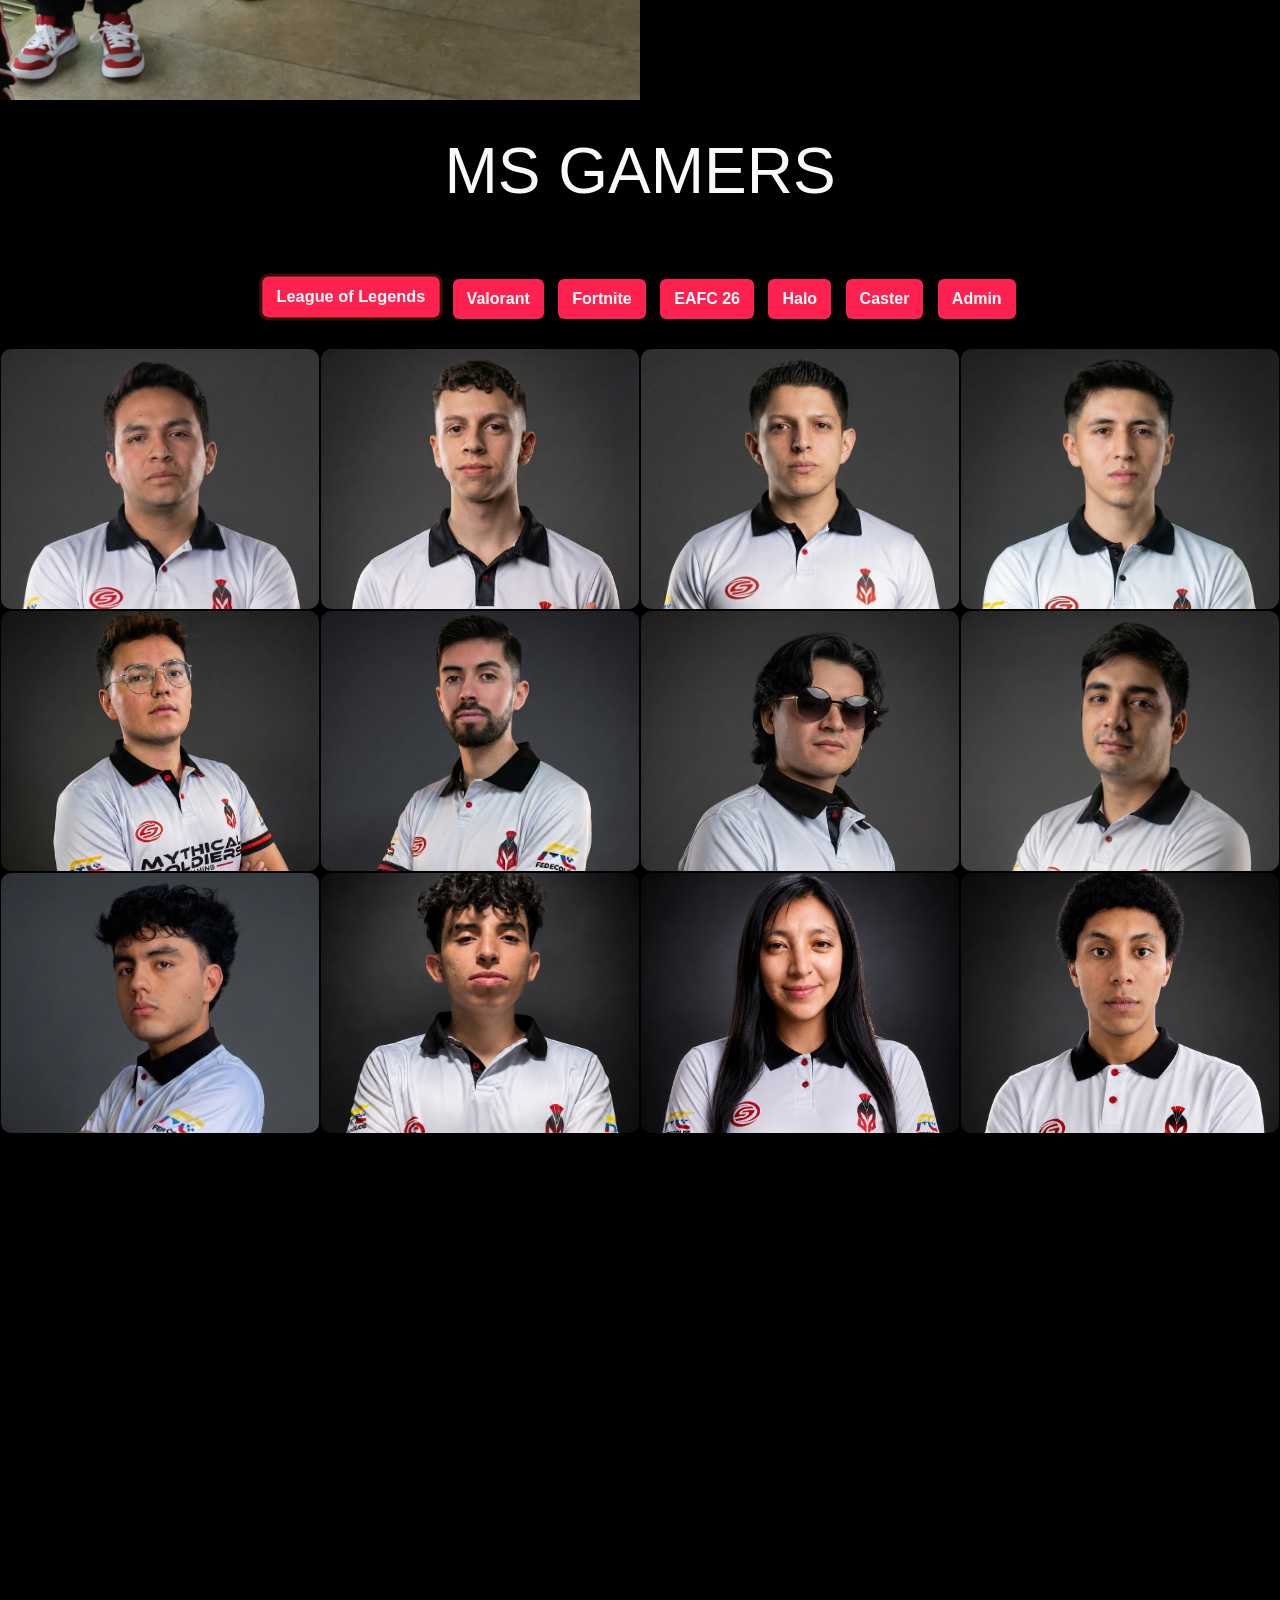
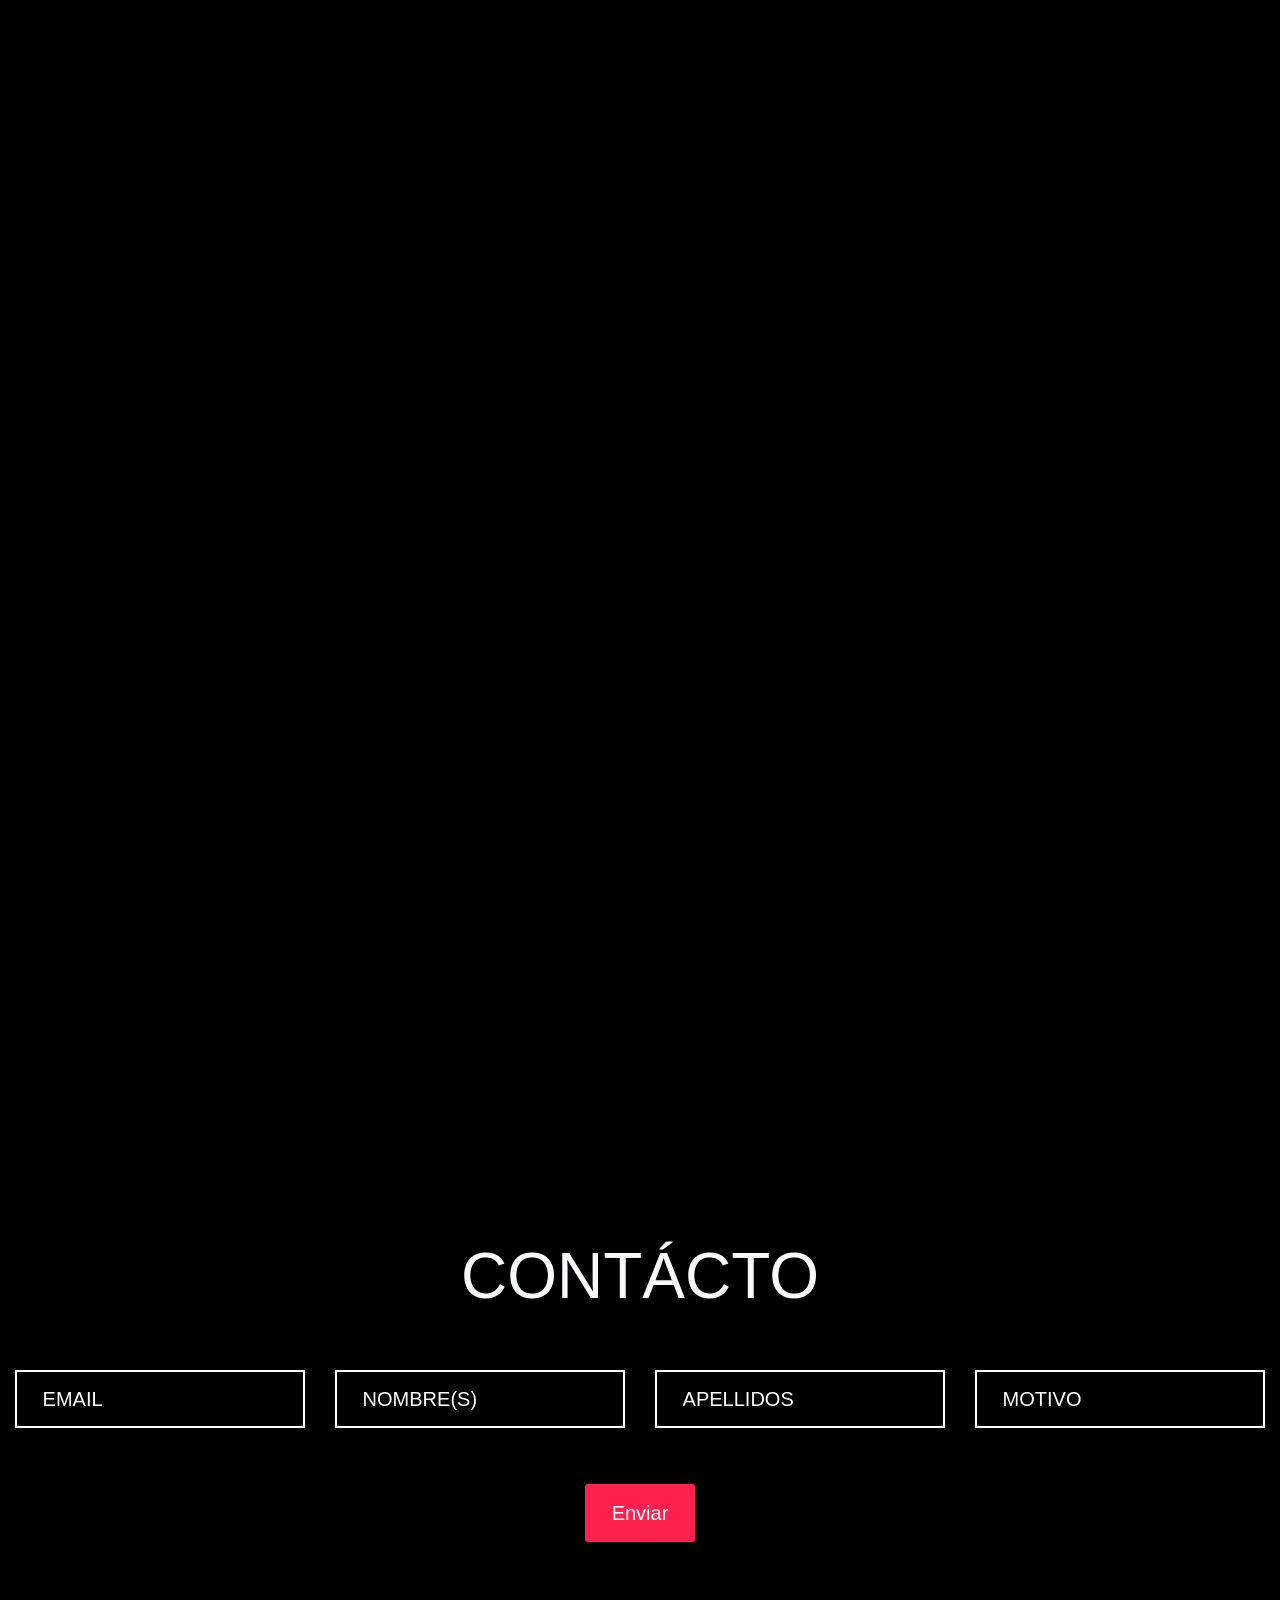
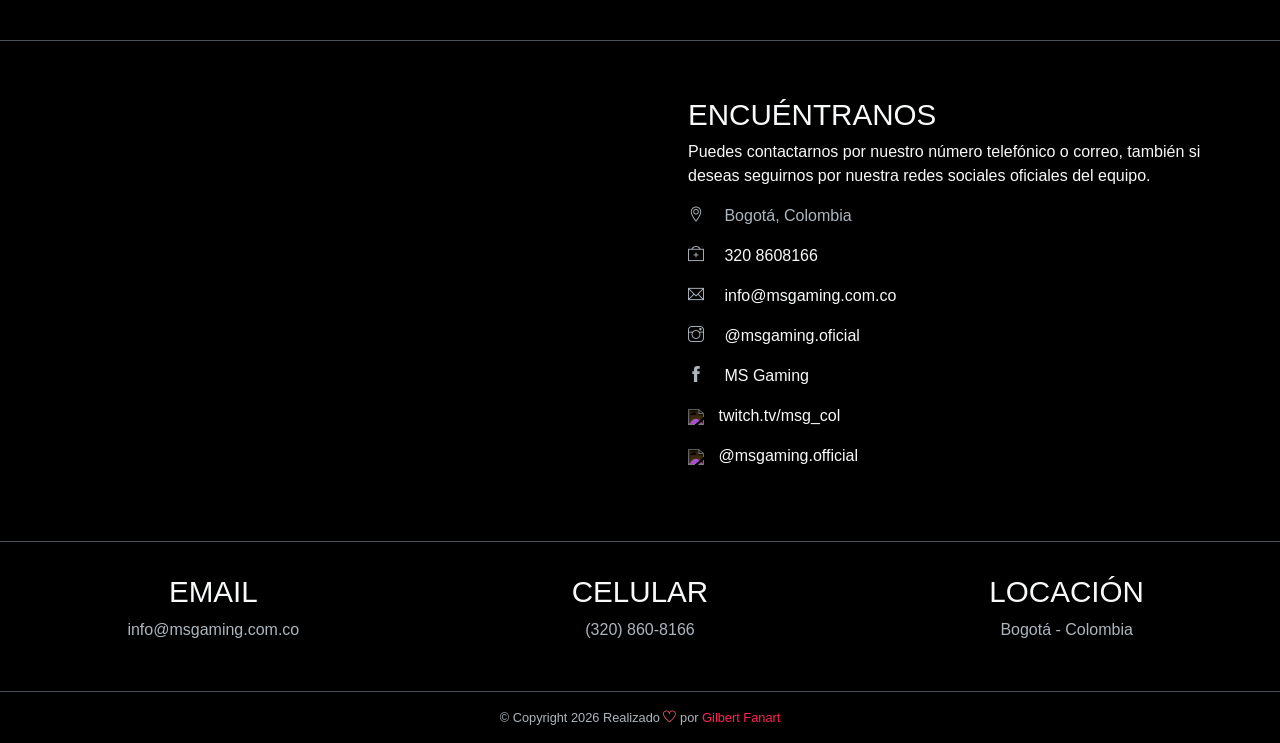
==== commit 3f85e840: "feat: BLOCK button inicio de sesion" ====
--- a/index.html
+++ b/index.html
@@ -75,9 +75,9 @@
                 <li class="nav-item">
                     <a class="nav-link" href="#book-table">Contactános</a>
                 </li>
-                <li class="nav-item">
+             <!--    <li class="nav-item">
                     <a href="components.html" class="btn btn-primary ml-xl-4">Iniciar Sesión</a>
-                </li>
+                </li>-->
             </ul>
         </div>
     </nav>
